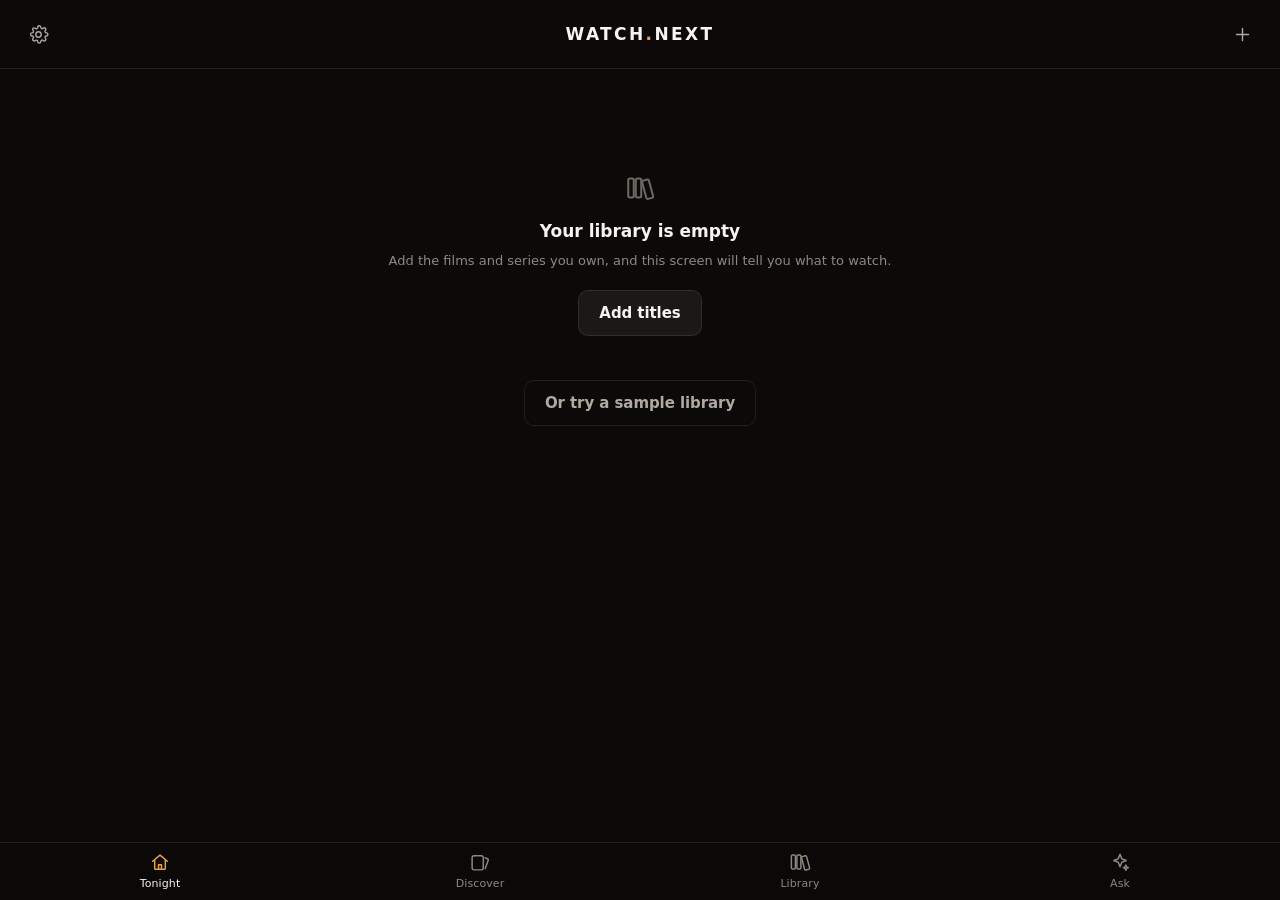
==== index.html @ a8319681 "Polish pass, last third: states, accessibility, iOS, copy, and the sweeps Bugs: - The app reloaded i" ====
<!doctype html>
<html lang="en-GB">
<head>
<meta charset="utf-8">
<!-- No maximum-scale / user-scalable=no: suppressing zoom is an accessibility
     failure and an App Store review flag.

     No viewport-fit=cover either, which is the less obvious call. Asking for the
     whole screen is the modern answer and on iOS 26 it is how you get a viewport
     59pt shorter than the screen with nothing painted in the gap. Staying inside
     the safe area is the older behaviour — the viewport IS the safe area, the
     insets all report 0, and WebKit fills the outside with the page background,
     so the app reads as edge to edge without ever being handed those pixels.
     Tested on the device; this one looks right and cover does not. It was a
     setting for a while, and did not need to be. -->
<meta name="viewport" content="width=device-width, initial-scale=1">
<meta name="color-scheme" content="dark">
<meta name="theme-color" content="#0b0a09">
<meta name="description" content="Decide what to watch tonight from the films you already own.">
<meta name="apple-mobile-web-app-capable" content="yes">
<meta name="apple-mobile-web-app-status-bar-style" content="black-translucent">
<meta name="apple-mobile-web-app-title" content="Watch Next">
<title>Watch Next</title>

<link rel="icon" href="assets/icon.svg" type="image/svg+xml">
<link rel="icon" href="assets/icon-192.png" type="image/png" sizes="192x192">
<!-- PNG, not the SVG. iOS does not reliably accept an SVG apple-touch-icon and
     silently falls back to a screenshot of the page — which, for an app whose
     only delivery channel is Add to Home Screen, is the first impression. -->
<link rel="apple-touch-icon" sizes="180x180" href="assets/icon-180.png">
<!-- Launch images. Without these iOS shows a blank white field while the
     app boots, which on a dark app reads as a flash. There is no scaling
     fallback: a device size with no exact match gets the blank, so the
     list covers every iPhone that can install this, portrait only (the
     manifest locks orientation). Generated by tools/make-art.js. -->
<link rel="apple-touch-startup-image" media="(device-width:375px) and (device-height:667px) and (-webkit-device-pixel-ratio:2) and (orientation:portrait)" href="assets/splash/iphone-se.png">
<link rel="apple-touch-startup-image" media="(device-width:414px) and (device-height:736px) and (-webkit-device-pixel-ratio:3) and (orientation:portrait)" href="assets/splash/iphone-8-plus.png">
<link rel="apple-touch-startup-image" media="(device-width:375px) and (device-height:812px) and (-webkit-device-pixel-ratio:3) and (orientation:portrait)" href="assets/splash/iphone-x.png">
<link rel="apple-touch-startup-image" media="(device-width:414px) and (device-height:896px) and (-webkit-device-pixel-ratio:2) and (orientation:portrait)" href="assets/splash/iphone-xr.png">
<link rel="apple-touch-startup-image" media="(device-width:414px) and (device-height:896px) and (-webkit-device-pixel-ratio:3) and (orientation:portrait)" href="assets/splash/iphone-xs-max.png">
<link rel="apple-touch-startup-image" media="(device-width:390px) and (device-height:844px) and (-webkit-device-pixel-ratio:3) and (orientation:portrait)" href="assets/splash/iphone-12.png">
<link rel="apple-touch-startup-image" media="(device-width:428px) and (device-height:926px) and (-webkit-device-pixel-ratio:3) and (orientation:portrait)" href="assets/splash/iphone-12-pro-max.png">
<link rel="apple-touch-startup-image" media="(device-width:393px) and (device-height:852px) and (-webkit-device-pixel-ratio:3) and (orientation:portrait)" href="assets/splash/iphone-15.png">
<link rel="apple-touch-startup-image" media="(device-width:430px) and (device-height:932px) and (-webkit-device-pixel-ratio:3) and (orientation:portrait)" href="assets/splash/iphone-15-pro-max.png">
<link rel="apple-touch-startup-image" media="(device-width:402px) and (device-height:874px) and (-webkit-device-pixel-ratio:3) and (orientation:portrait)" href="assets/splash/iphone-16-pro.png">
<link rel="apple-touch-startup-image" media="(device-width:440px) and (device-height:956px) and (-webkit-device-pixel-ratio:3) and (orientation:portrait)" href="assets/splash/iphone-16-pro-max.png">
<link rel="apple-touch-startup-image" media="(device-width:420px) and (device-height:912px) and (-webkit-device-pixel-ratio:3) and (orientation:portrait)" href="assets/splash/iphone-air.png">
<link rel="manifest" href="app.webmanifest">
<link rel="stylesheet" href="styles/app.css">
</head>
<body>
<!-- boot:start -->
<div id="boot" aria-hidden="true"><div class="boot-glow"></div><svg class="boot-mark" xmlns="http://www.w3.org/2000/svg" viewBox="0 0 512 512"><rect x="57.0" y="371.0" width="398.0" height="14.0" rx="7.0" fill="#4a423a"/><rect x="77.0" y="170.0" width="70.0" height="196.0" rx="15.0" fill="#4c453d"/><rect x="173.0" y="170.0" width="70.0" height="196.0" rx="15.0" fill="#5e564c"/><rect x="269.0" y="98.0" width="70.0" height="196.0" rx="15.0" fill="#e8a33d"/><rect x="365.0" y="170.0" width="70.0" height="196.0" rx="15.0" fill="#5e564c"/></svg><div class="boot-word">Watch<i>.</i>Next</div></div>
<!-- boot:end -->

<div id="app">

  <!-- ─────────────  TONIGHT  ───────────── -->
  <main id="screen-tonight" class="screen is-active" aria-label="Tonight">
    <header class="topbar">
      <button class="iconbtn" type="button" data-nav="settings" data-icon="settings" aria-label="Settings"></button>
      <h1 class="wordmark">Watch<span>.</span>Next</h1>
      <button class="iconbtn" type="button" data-nav="add" data-icon="plus" aria-label="Add titles"></button>
    </header>
    <div class="scroll">
      <div data-region="body"></div>
    </div>
  </main>

  <!-- ─────────────  DISCOVER  ───────────── -->
  <main id="screen-discover" class="screen" aria-label="Discover">
    <header class="topbar">
      <span class="iconbtn" aria-hidden="true"></span>
      <h1 class="topbar-title">Discover</h1>
      <span class="iconbtn" aria-hidden="true"></span>
    </header>

    <div class="deck-progress" data-region="progress" hidden>
      <div class="deck-progress-bar" role="progressbar" aria-label="Sorted" aria-valuemin="0" data-region="meter"><div class="deck-progress-fill" data-region="bar" style="width:0%"></div></div>
      <p class="deck-progress-text">
        <span data-region="done"></span>
        <span data-region="left"></span>
      </p>
    </div>

    <div class="deck" data-region="deck"></div>

    <div class="deck-controls" data-region="controls" hidden>
      <!-- Captioned, in the words the stamps and toasts use. An unlabelled ✕
           read to a first-time user as "remove from library". -->
      <div class="deck-choice">
        <button class="deck-btn" type="button" data-action="skip" data-icon="close" data-icon-size="24" aria-label="Not yet"></button>
        <span class="deck-btn-label" aria-hidden="true">Not yet</span>
      </div>
      <div class="deck-choice">
        <button class="deck-btn deck-btn-yes" type="button" data-action="watched" data-icon="check" data-icon-size="24" aria-label="Seen it"></button>
        <span class="deck-btn-label" aria-hidden="true">Seen it</span>
      </div>
    </div>
  </main>

  <!-- ─────────────  TONIGHT'S SHORTLIST  ───────────── -->
  <main id="screen-pick" class="screen" aria-label="Tonight's shortlist">
    <header class="topbar">
      <button class="iconbtn" type="button" data-nav="back" data-icon="back" aria-label="Back"></button>
      <h1 class="topbar-title">Pick one</h1>
      <button class="iconbtn" type="button" data-action="constraints" data-icon="sliders" aria-label="Change what you fancy"></button>
    </header>

    <p class="pick-meta" data-region="meta" aria-live="polite"></p>

    <div class="deck" data-region="deck"></div>

    <div class="deck-controls is-idle" data-region="controls">
      <div class="deck-choice">
        <button class="deck-btn" type="button" data-action="no" data-icon="close" data-icon-size="24" aria-label="Not tonight"></button>
        <span class="deck-btn-label" aria-hidden="true">Not tonight</span>
      </div>
      <div class="deck-choice">
        <button class="deck-btn deck-btn-yes" type="button" data-action="yes" data-icon="playFill" data-icon-size="22" aria-label="That one"></button>
        <span class="deck-btn-label" aria-hidden="true">That one</span>
      </div>
    </div>
  </main>

  <!-- ─────────────  LIBRARY  ───────────── -->
  <main id="screen-library" class="screen" aria-label="Library">
    <header class="topbar">
      <button class="iconbtn" type="button" data-action="sort" data-icon="sort" aria-label="Sort"></button>
      <h1 class="topbar-title">Library</h1>
      <button class="iconbtn" type="button" data-action="view" aria-label="Change view"></button>
    </header>

    <div class="searchbar">
      <span data-icon="search" data-icon-size="18"></span>
      <input id="library-search" type="search" enterkeyhint="search" placeholder="Search your library" aria-label="Search your library" autocomplete="off" autocorrect="off" autocapitalize="off" spellcheck="false">
    </div>

    <div style="display:flex;align-items:center;gap:12px;padding:0 16px 12px;flex:none">
      <button class="pill" type="button" data-action="filter" style="display:inline-flex;align-items:center;gap:6px">
        <span data-icon="filter" data-icon-size="15"></span>
        <span>Filter</span>
        <span data-region="filter-count" style="background:var(--amber);color:var(--ink);border-radius:9px;min-width:18px;height:18px;display:inline-grid;place-items:center;font-size:11px;padding:0 5px"></span>
      </button>
      <span data-region="count" style="font-size:12px;color:var(--ash);margin-left:auto"></span>
    </div>

    <div class="scroll">
      <div data-region="list" class="lib-list"></div>
      <div data-region="sentinel" style="height:1px"></div>
    </div>
  </main>

  <!-- ─────────────  ASK  ───────────── -->
  <main id="screen-ask" class="screen" aria-label="Ask">
    <header class="topbar">
      <!-- Top-left, where Tonight keeps it. On the right it sat where Tonight
           keeps "Add titles", and the thumb went to the wrong corner. -->
      <button class="iconbtn" type="button" data-nav="settings" data-icon="settings" aria-label="Settings"></button>
      <h1 class="topbar-title">Ask</h1>
      <span class="iconbtn" aria-hidden="true"></span>
    </header>

    <div class="chat" data-region="thread" role="log" aria-live="polite" aria-label="Conversation"></div>

    <div class="suggestions" data-region="constraints"></div>

    <form class="composer" data-region="composer">
      <label class="sr-only" for="ask-input">What are you in the mood for?</label>
      <textarea id="ask-input" rows="1" enterkeyhint="send" autocapitalize="sentences" placeholder="Tense, but not too long…"></textarea>
      <button class="send" type="submit" data-action="send" data-icon="send" data-icon-size="20" aria-label="Send" disabled></button>
    </form>
  </main>

  <!-- ─────────────  A SHARED SHELF  ───────────── -->
  <main id="screen-shelf" class="screen" aria-label="A shared shelf">
    <header class="topbar">
      <span class="iconbtn" aria-hidden="true"></span>
      <h1 class="wordmark">Watch<span>.</span>Next</h1>
      <span class="iconbtn" aria-hidden="true"></span>
    </header>
    <div class="scroll">
      <div data-region="body"></div>
    </div>
  </main>

  <!-- ─────────────  STATS  ───────────── -->
  <main id="screen-stats" class="screen" aria-label="Your shelf, counted">
    <header class="topbar">
      <button class="iconbtn" type="button" data-nav="back" data-icon="back" aria-label="Back"></button>
      <h1 class="topbar-title">Your shelf</h1>
      <span class="iconbtn" aria-hidden="true"></span>
    </header>
    <div class="scroll">
      <div data-region="body"></div>
    </div>
  </main>

  <!-- ─────────────  ADD  ───────────── -->
  <main id="screen-add" class="screen" aria-label="Add titles">
    <header class="topbar">
      <button class="iconbtn" type="button" data-nav="back" data-icon="back" aria-label="Back"></button>
      <h1 class="topbar-title">Add titles</h1>
      <span class="iconbtn" aria-hidden="true"></span>
    </header>
    <div class="scroll">
      <div data-region="body"></div>
    </div>
  </main>

  <!-- ─────────────  SETTINGS  ───────────── -->
  <main id="screen-settings" class="screen" aria-label="Settings">
    <header class="topbar">
      <button class="iconbtn" type="button" data-nav="back" data-icon="back" aria-label="Back"></button>
      <h1 class="topbar-title">Settings</h1>
      <span class="iconbtn" aria-hidden="true"></span>
    </header>
    <div class="scroll">
      <div data-region="body"></div>
    </div>
  </main>

</div>

<!-- ─────────────  DETAIL OVERLAY  ───────────── -->
<div id="detail" class="detail" role="dialog" aria-modal="true" aria-labelledby="detail-title" tabindex="-1" aria-hidden="true"></div>

<script type="module" src="src/main.js"></script>
<noscript>
  <p style="padding:40px 20px;text-align:center;color:#b0a9a1">Watch Next needs JavaScript to run.</p>
</noscript>
</body>
</html>
---- styles/app.css ----
/* ============================================================
   Watch Next — design tokens
   Warm-neutral near-monochrome. Poster art supplies the colour;
   the interface stays quiet. One accent, used sparingly.
   Every text tone here clears WCAG AA on every surface it sits on.
   ============================================================ */

:root {
  /* surfaces */
  --ink: #0b0a09;
  --surface: #131211;
  --raised: #1b1917;
  --overlay: #232120;
  --hairline: rgba(247, 244, 239, 0.09);
  --hairline-strong: rgba(247, 244, 239, 0.16);

  /* text — measured contrast on --ink / --surface / --raised */
  --bone: #f7f4ef; /* 18.0 / 17.1 / 16.0 */
  --silver: #b0a9a1; /*  8.5 /  8.1 /  7.5 */
  --ash: #8f887f; /*  5.7 /  5.3 /  5.0 */
  --faint: #706962; /*  3.7 /  3.5 /  3.2  — decorative & disabled only */

  /* accent */
  --amber: #e8a33d; /*  9.2 on ink; ink-on-amber 9.2 */
  --amber-dim: rgba(232, 163, 61, 0.14);
  --amber-line: rgba(232, 163, 61, 0.32);

  /* semantic */
  --sage: #8fbc9b; /* watched / positive */
  --sage-dim: rgba(143, 188, 155, 0.13);
  --ember: #e06a4e; /* destructive */
  --ember-dim: rgba(224, 106, 78, 0.12);

  /* type scale */
  --t-display: 30px;
  --t-title: 21px;
  --t-head: 17px;
  --t-body: 15px;
  --t-sub: 13px;
  --t-meta: 12px;
  --t-micro: 11px;
  /* Anything a keyboard can be summoned into. iOS zooms the entire page when a
     field smaller than 16px receives focus, and does not fully zoom back out —
     which is both the "it zooms when I tap search" complaint and a suspected
     trigger for the standalone viewport shrink. 16px is a floor, not a choice. */
  --t-field: 16px;

  /* spacing */
  --s1: 4px;
  --s2: 8px;
  --s3: 12px;
  --s4: 16px;
  --s5: 20px;
  --s6: 24px;
  --s7: 32px;
  --s8: 44px;

  /* radii — restrained; not everything is a pill */
  --r-sm: 6px;
  --r-md: 10px;
  --r-lg: 14px;
  --r-xl: 20px;

  /* safe areas */
  --st: env(safe-area-inset-top, 0px);
  --sb: env(safe-area-inset-bottom, 0px);

  /* motion */
  --ease: cubic-bezier(0.22, 0.61, 0.36, 1);
  /* Sheets arrive on a long soft curve, the way the platform's own do, and
     every layer leaves on an accelerating one — a dismissal on an ease-out
     does most of its travel at once and then crawls the last pixels away. */
  --ease-sheet: cubic-bezier(0.32, 0.72, 0, 1);
  --ease-exit: cubic-bezier(0.4, 0, 1, 1);
  --fast: 140ms;
  --med: 240ms;

  --tabbar-h: 56px;
}

@media (prefers-reduced-motion: reduce) {
  *,
  *::before,
  *::after {
    animation-duration: 0.001ms !important;
    animation-iteration-count: 1 !important;
    transition-duration: 0.001ms !important;
    scroll-behavior: auto !important;
  }
  /* Reduce Motion is about movement. Flattened with everything else, the
     thinking dots froze into a still ellipsis that read as a stalled page
     for the several seconds a reply takes; a pulse of opacity is not motion.
     (0,1,1) !important outranks the (0,0,0) !important above. */
  .chat-dots i {
    animation: dotFade 1.2s ease-in-out infinite !important;
  }
}
@keyframes dotFade {
  0%,
  100% {
    opacity: 0.25;
  }
  50% {
    opacity: 1;
  }
}

/* ============================================================
   base
   ============================================================ */

*,
*::before,
*::after {
  box-sizing: border-box;
  margin: 0;
  padding: 0;
  -webkit-tap-highlight-color: transparent;
}

/* The browser's own rule for this is `[hidden] { display: none }`, and any
   author `display` at all outranks it — so `.deck-controls { display: flex }`
   quietly beat `element.hidden = true` and the swipe buttons sat there, live,
   on a deck with no cards under them. Both decks did it. `!important` because
   the point is to outrank whatever the element's own rule says. */
[hidden] {
  display: none !important;
}

html,
body {
  height: 100%;
  overflow: hidden;
  /* Belt and braces for the app shell height. `100%` chains off the initial
     containing block, which on iOS standalone with viewport-fit=cover does not
     reliably resolve to the full screen — the app ends up short by the home
     indicator inset and the tab bar floats above a black band. */
  height: 100dvh;
}

body {
  background: var(--ink);
  color: var(--bone);
  font-family: -apple-system, BlinkMacSystemFont, 'SF Pro Text', 'Segoe UI', Roboto,
    system-ui, sans-serif;
  font-size: var(--t-body);
  line-height: 1.45;
  -webkit-font-smoothing: antialiased;
  text-rendering: optimizeLegibility;
  overscroll-behavior: none;
  /* No double-tap-to-zoom. `manipulation` is the narrow choice on purpose: it
     drops only the double-tap gesture and leaves panning and scrolling exactly
     as they were. `.deck-card` sets `none` on itself and still wins there. */
  touch-action: manipulation;
  /* Stops iOS re-flowing text to its own size in landscape, which otherwise
     makes the same screen render at two different type sizes. */
  -webkit-text-size-adjust: 100%;
  text-size-adjust: 100%;
  /* An app, not a document: a long press on a label, a heading or a button
     caption used to start selecting it. Text worth copying opts back in. */
  -webkit-user-select: none;
  user-select: none;
}
input,
textarea,
.msg,
.detail-overview,
.sheet-msg,
.selectable {
  -webkit-user-select: text;
  user-select: text;
}
/* A long press on any poster brought up iOS's image preview and share menu —
   on the deck, in the middle of a swipe. */
img {
  -webkit-touch-callout: none;
  -webkit-user-drag: none;
}

button,
input,
textarea,
select {
  font: inherit;
  color: inherit;
  background: none;
  border: none;
}

/* The 16px floor lives here, not on each component, so a field added later
   cannot quietly reintroduce the zoom by forgetting a class. Excludes the
   controls that never summon a keyboard. */
input:not([type='checkbox']):not([type='radio']):not([type='file']):not([type='range']):not([type='color']),
textarea,
select {
  font-size: var(--t-field);
}

button {
  cursor: pointer;
  text-align: inherit;
}

img {
  display: block;
  max-width: 100%;
}

.ic {
  display: block;
  flex: none;
}

/* focus — visible, never a default blue ring on dark. No border-radius here:
   outlines follow the element's own corners, and setting one on :focus-visible
   reshaped whatever took focus — a 10px button went square-ish, a sheet lost
   its rounded top. */
:focus-visible {
  outline: 2px solid var(--amber);
  outline-offset: 2px;
}
/* Containers given focus programmatically so a screen reader starts in the
   right place — the detail dialog, a sheet, a screen — are not controls, and
   an amber ring round the whole overlay is not a focus indicator anyone needs. */
[tabindex='-1']:focus {
  outline: none;
}

.sr-only {
  position: absolute;
  width: 1px;
  height: 1px;
  padding: 0;
  overflow: hidden;
  clip: rect(0, 0, 0, 0);
  white-space: nowrap;
  border: 0;
}

/* ============================================================
   app shell
   ============================================================ */

body.is-ready #app {
  opacity: 1;
}
/* The launch image, carried across. tools/make-art.js writes this block into
   index.html with the same drawing and the same centring the launch images
   use, so when iOS removes its image the logo is already there underneath —
   and it fades out as the shell fades in, instead of the logo vanishing to
   flat ink first. */
#boot {
  position: fixed;
  inset: 0;
  display: flex;
  flex-direction: column;
  align-items: center;
  justify-content: center;
  pointer-events: none;
  transition: opacity var(--med) var(--ease);
  animation: bootFailsafe 0s 2.5s forwards;
}
body.is-ready #boot {
  opacity: 0;
}
@keyframes bootFailsafe {
  to {
    opacity: 0;
  }
}
.boot-glow {
  position: fixed;
  left: 50%;
  top: 46%;
  width: 160vw;
  height: 160vw;
  transform: translate(-50%, -50%);
  border-radius: 50%;
  background: radial-gradient(circle, #100e0b 0%, #100e0b 22%, #0f0d0a 22%, #0f0d0a 38%, #0e0c0a 38%,
      #0e0c0a 52%, #0d0b09 52%, #0d0b09 66%, #0b0a09 66%);
}
.boot-mark {
  position: relative;
  width: 34vmin;
  height: 34vmin;
  margin-bottom: calc(34vmin * 0.3);
}
.boot-word {
  position: relative;
  font-size: 4.8vw;
  font-weight: 620;
  letter-spacing: 0.14em;
  text-transform: uppercase;
  color: var(--bone);
}
.boot-word i {
  color: var(--amber);
  font-style: normal;
}
/* A boot that never settles — an IndexedDB open that hangs — must not hold the
   shell invisible for good. main.js adds is-ready however boot ends; this is
   for the case where it does not end. */
#app {
  animation: appFailsafe 0s 2.5s forwards;
}
@keyframes appFailsafe {
  to {
    opacity: 1;
  }
}

#app {
  position: fixed;
  top: 0;
  left: 0;
  right: 0;
  display: flex;
  flex-direction: column;
  /* boot() adds body.is-ready once the store has loaded and the first screen
     has rendered. Without this rule the hook did nothing, so the launch was:
     native splash, then a bare top bar on black, then every rail banging in
     at once. Fading the shell in covers the gap between those two frames. */
  opacity: 0;
  transition: opacity var(--med) var(--ease);
  /* Deliberately NOT `inset: 0`.

     On iOS 26 in a home-screen web app, the layout viewport is reported as the
     screen height minus the status bar inset — 873 on a 932pt phone — while the
     web view's actual frame is the whole screen. Both safe-area insets come
     back non-zero (59 top, 34 bottom), and an inset is only reported when the
     view genuinely overlaps that furniture, so the frame really does span top
     to bottom. The viewport number is simply wrong.

     A previous build added that shortfall back, on the theory that the frame
     was really the whole screen and only the reported number was wrong. It is
     not: the extra 59pt is clipped, and it took the tab bar's labels with it —
     the bar hung below the view with only its icons still visible. The web
     view genuinely is 873 tall, and a non-zero bottom inset does NOT prove
     otherwise (iOS reports insets from the screen, not the view). Do not
     re-derive that idea; the shell must never exceed the reported viewport.

     --kb is the keyboard, subtracted so the composer clears it. */
  height: calc(100% - var(--kb, 0px));
}

.screen {
  display: none;
  flex-direction: column;
  height: 100%;
  min-height: 0;
}
.screen.is-active {
  display: flex;
  /* Every tab switch used to be a hard cut, the one place in the app with no
     motion at all. Tabs cross-fade; screens you go into slide in from the
     right, and coming back slides the other way. Opacity-only between tabs so
     the library's absolutely positioned selection bar never finds itself in a
     transformed container mid-switch. */
  animation: screenFade 180ms var(--ease);
}
.screen.is-active.is-push {
  animation: screenPush 320ms var(--ease-sheet);
}
.screen.is-active.is-pop {
  animation: screenPop 260ms var(--ease);
}
@keyframes screenFade {
  from {
    opacity: 0;
  }
}
@keyframes screenPush {
  from {
    opacity: 0;
    transform: translateX(32px);
  }
}
@keyframes screenPop {
  from {
    opacity: 0;
    transform: translateX(-24px);
  }
}

.scroll {
  flex: 1;
  min-height: 0;
  overflow-y: auto;
  -webkit-overflow-scrolling: touch;
  overscroll-behavior-y: contain;
}
.scroll::-webkit-scrollbar {
  display: none;
}

/* ── top bar ── */
.topbar {
  display: flex;
  align-items: center;
  gap: var(--s2);
  padding: var(--s3) var(--s4);
  padding-top: calc(var(--st) + var(--s3));
  background: var(--ink);
  border-bottom: 1px solid var(--hairline);
  flex: none;
}

.topbar-title {
  flex: 1;
  font-size: var(--t-head);
  font-weight: 600;
  letter-spacing: -0.01em;
  text-align: center;
}

.wordmark {
  flex: 1;
  font-size: var(--t-head);
  font-weight: 620;
  letter-spacing: 0.14em;
  text-transform: uppercase;
  text-align: center;
  color: var(--bone);
}
.wordmark span {
  color: var(--amber);
}

.iconbtn {
  /* 44pt, the iOS minimum. At 40 the top-bar buttons sat beside a 44px Filter
     pill and a 42px search field as an uneven staircase. */
  width: 44px;
  height: 44px;
  display: grid;
  place-items: center;
  border-radius: var(--r-md);
  color: var(--silver);
  flex: none;
  transition: background var(--fast) var(--ease), color var(--fast) var(--ease);
}
.iconbtn:active {
  background: var(--raised);
  color: var(--bone);
}
.iconbtn[disabled] {
  color: var(--faint);
  pointer-events: none;
}

/* ── tab bar ── */
.tabbar {
  display: flex;
  background: rgba(11, 10, 9, 0.94);
  backdrop-filter: saturate(180%) blur(20px);
  -webkit-backdrop-filter: saturate(180%) blur(20px);
  border-top: 1px solid var(--hairline);
  /* Inside the safe area — where this app lives — iOS reports the bottom inset
     as 0 while still drawing the home indicator over the bottom of the web
     view, so the labels end up underneath the pill. --sb-floor is set from JS
     only on a device that actually has one. max() rather than a sum so a
     platform that does report a real inset uses that instead of stacking. */
  padding-bottom: max(var(--sb), var(--sb-floor, 0px));
  flex: none;
}

/* The keyboard is where the bottom of the screen went. Set from viewport.js
   only for a real keyboard, never for browser chrome. */
body.is-typing .tabbar {
  display: none;
}

.tab {
  flex: 1;
  min-height: var(--tabbar-h);
  display: flex;
  flex-direction: column;
  align-items: center;
  justify-content: center;
  gap: 3px;
  padding: var(--s2) 0;
  color: var(--ash);
  font-size: var(--t-micro);
  font-weight: 500;
  letter-spacing: 0.01em;
  transition: color var(--fast) var(--ease);
}
.tab[aria-current='page'] {
  color: var(--bone);
}
.tab[aria-current='page'] .ic {
  color: var(--amber);
}
/* The most-tapped control in the app acknowledged nothing, and its icon
   snapped to amber while its label faded — two halves of one tab animating
   differently. */
.tab .ic {
  transition: color var(--fast) var(--ease), transform var(--fast) var(--ease);
}
.tab:active {
  color: var(--silver);
}
.tab:active .ic {
  transform: scale(0.88);
}

/* ============================================================
   type helpers
   ============================================================ */

.eyebrow {
  font-size: var(--t-micro);
  font-weight: 600;
  letter-spacing: 0.12em;
  text-transform: uppercase;
  color: var(--ash);
}

.section {
  padding: var(--s6) 0 0;
}
.section-head {
  display: flex;
  /* Centre, not baseline: padding on a baseline-aligned flex child shifts the
     box, and "See all" needs padding to reach a 44px target. */
  align-items: center;
  justify-content: space-between;
  gap: var(--s3);
  padding: 0 var(--s4) var(--s3);
}
.section-link {
  font-size: var(--t-sub);
  font-weight: 550;
  color: var(--amber);
  display: flex;
  align-items: center;
  gap: 2px;
  flex: none;
  /* 13px of text is a 19px hit box. Pad out to 44px and pull the extra back
     with a negative margin so nothing moves visually. */
  min-height: 44px;
  padding-left: var(--s3);
  margin: -13px 0;
  transition: opacity var(--fast) var(--ease);
}
.section-link:active {
  opacity: 0.55;
}

.empty {
  /* clamp keeps the original 32px inside short containers — the library's
     inline empty state, a sheet — and optically centres it on a full screen,
     which is where a fresh install lands. */
  padding: clamp(var(--s7), 16vh, 104px) var(--s5) var(--s7);
  text-align: center;
  color: var(--ash);
  font-size: var(--t-sub);
  /* A pasted link quoted back in "No matches" made the page scroll sideways. */
  overflow-wrap: anywhere;
}
.empty-title {
  font-size: var(--t-head);
  font-weight: 600;
  color: var(--bone);
  margin-bottom: var(--s2);
}
.empty .ic {
  margin: 0 auto var(--s4);
  color: var(--faint);
}

/* ============================================================
   poster
   ============================================================ */

.poster {
  position: relative;
  border-radius: var(--r-md);
  overflow: hidden;
  background: var(--raised);
  aspect-ratio: 2 / 3;
  flex: none;
}
.poster img {
  width: 100%;
  height: 100%;
  object-fit: cover;
  /* Sixty posters decoding one at a time used to replace their grey box in a
     single frame each. ui.js adds is-in on load (and immediately for anything
     already in cache), so a rail fills in rather than popping. */
  opacity: 0;
  transition: opacity var(--med) var(--ease);
}
.poster img.is-in {
  opacity: 1;
}

/* Designed fallback: title initials on a hue derived from the title.
   Never an emoji, never a generic grey box. */
.poster-fb {
  position: absolute;
  inset: 0;
  display: flex;
  flex-direction: column;
  justify-content: flex-end;
  padding: 10%;
  background: linear-gradient(160deg, var(--fb-a, #2a2725), var(--fb-b, #161412));
}
.poster-fb::before {
  content: attr(data-initials);
  position: absolute;
  inset: 0;
  display: grid;
  place-items: center;
  font-size: clamp(15px, 30cqw, 76px);
  font-weight: 650;
  letter-spacing: -0.04em;
  color: rgba(247, 244, 239, 0.3);
  line-height: 1;
}
/* The title only appears once the tile is big enough to read it; below that
   the initials carry the whole thing rather than rendering 5px text. */
.poster-fb-t {
  display: none;
}
@container (min-width: 96px) {
  .poster-fb::before {
    inset: auto auto 0 0;
    display: block;
    top: 7%;
    left: 8%;
    font-size: clamp(15px, 30cqw, 76px);
    color: rgba(247, 244, 239, 0.16);
  }
  .poster-fb-t {
    position: relative;
    display: -webkit-box;
    font-size: clamp(11px, 10cqw, 17px);
    font-weight: 600;
    line-height: 1.25;
    color: rgba(247, 244, 239, 0.82);
    -webkit-line-clamp: 3;
    -webkit-box-orient: vertical;
    overflow: hidden;
  }
}
.poster {
  container-type: inline-size;
}

.poster-badge {
  position: absolute;
  top: 6px;
  right: 6px;
  width: 22px;
  height: 22px;
  border-radius: 50%;
  display: grid;
  place-items: center;
  background: rgba(11, 10, 9, 0.72);
  backdrop-filter: blur(8px);
  -webkit-backdrop-filter: blur(8px);
  color: var(--sage);
}
.poster-badge.is-saved {
  color: var(--amber);
}

/* ============================================================
   rails (horizontal scrollers)
   ============================================================ */

.rail {
  display: flex;
  gap: var(--s3);
  overflow-x: auto;
  scroll-snap-type: x proximity;
  /* Without scroll-padding the snap point aligns to the scrollport edge and
     the leading padding is scrolled away, clipping the first card. */
  scroll-padding-inline: var(--s4);
  padding: 0 var(--s4) var(--s1);
  scrollbar-width: none;
  /* The vertical scroller gets both of these; the rail is the one the thumb
     actually flicks, and without them it dragged 1:1 while the page under it
     had momentum, and a fling off the end chained out to the document. */
  -webkit-overflow-scrolling: touch;
  overscroll-behavior-x: contain;
}
.rail::-webkit-scrollbar {
  display: none;
}

.card {
  width: 108px;
  flex: none;
  scroll-snap-align: start;
  text-align: left;
  display: block;
  /* The main tappable thing on three screens, and the only one that used to
     acknowledge nothing at all — .btn, .row, .iconbtn and .tab all dip. */
  transition: transform var(--fast) var(--ease), opacity var(--fast) var(--ease);
}
.card:active {
  transform: scale(0.96);
  opacity: 0.82;
}
.card .poster {
  width: 108px;
  margin-bottom: var(--s2);
}
.card-t {
  font-size: var(--t-sub);
  font-weight: 550;
  line-height: 1.3;
  color: var(--bone);
  /* Two lines reserved, so a one-line title does not pull its meta row 17px
     up against the card beside it. Reserved here rather than on .lib-grid,
     because the same card renders into every rail on Tonight too. */
  min-height: 2.6em;
  display: -webkit-box;
  -webkit-line-clamp: 2;
  -webkit-box-orient: vertical;
  overflow: hidden;
}
.card-s {
  font-size: var(--t-meta);
  color: var(--ash);
  margin-top: 2px;
}

/* ============================================================
   list rows
   ============================================================ */

.row {
  display: flex;
  align-items: center;
  gap: var(--s3);
  width: 100%;
  padding: var(--s3) var(--s4);
  border-bottom: 1px solid var(--hairline);
  min-height: 64px;
  text-align: left;
  transition: background var(--fast) var(--ease), transform var(--fast) var(--ease);
  /* Press-and-hold is the library's selection gesture, and on iOS it raced
     WebKit's own text selection and callout — the magnifier came up over the
     title and then the app's selection fired underneath it. */
  -webkit-user-select: none;
  user-select: none;
  -webkit-touch-callout: none;
}
.row:active {
  background: var(--surface);
}
/* The hold, while it is running. It used to look exactly like a tap for 450ms
   and then selection mode arrived out of nowhere; the row now sinks into the
   press so the gesture is visibly underway. */
.row.is-holding {
  transform: scale(0.975);
  background: var(--surface);
  transition: transform 330ms var(--ease), background 330ms var(--ease);
}
.row .poster {
  width: 44px;
  border-radius: var(--r-sm);
}
.row-body {
  flex: 1;
  min-width: 0;
}
.row-t {
  font-size: var(--t-body);
  font-weight: 550;
  color: var(--bone);
  overflow: hidden;
  text-overflow: ellipsis;
  white-space: nowrap;
}
.row-s {
  font-size: var(--t-meta);
  color: var(--ash);
  margin-top: 2px;
  overflow: hidden;
  text-overflow: ellipsis;
  white-space: nowrap;
}
.row-end {
  display: flex;
  align-items: center;
  gap: var(--s2);
  flex: none;
  color: var(--faint);
}

/* ============================================================
   meta chips
   ============================================================ */

.chips {
  display: flex;
  flex-wrap: wrap;
  gap: var(--s2);
  align-items: center;
}

.chip {
  display: inline-flex;
  align-items: center;
  gap: 4px;
  font-size: var(--t-meta);
  font-weight: 550;
  color: var(--silver);
  white-space: nowrap;
}
.chip .ic {
  color: var(--ash);
}
.chip-rating {
  color: var(--amber);
}
.chip-rating .ic {
  color: var(--amber);
}
.chip-sep {
  color: var(--faint);
}

/* small outlined tag, used sparingly (quality, type) */
.tag {
  display: inline-flex;
  align-items: center;
  gap: 4px;
  padding: 2px 7px;
  border: 1px solid var(--hairline-strong);
  border-radius: var(--r-sm);
  font-size: var(--t-micro);
  font-weight: 600;
  letter-spacing: 0.03em;
  color: var(--silver);
  white-space: nowrap;
}
.tag-accent {
  border-color: var(--amber-line);
  color: var(--amber);
}

/* ============================================================
   buttons
   ============================================================ */

.btn {
  display: inline-flex;
  align-items: center;
  justify-content: center;
  gap: var(--s2);
  min-height: 46px;
  padding: 0 var(--s5);
  border-radius: var(--r-md);
  font-size: var(--t-body);
  font-weight: 600;
  letter-spacing: -0.005em;
  text-decoration: none;
  white-space: nowrap;
  transition: transform var(--fast) var(--ease), background var(--fast) var(--ease),
    border-color var(--fast) var(--ease), color var(--fast) var(--ease),
    opacity var(--fast) var(--ease);
}
/* 0.985 on a 46px button was 0.7px — the primary action of every screen barely
   reacted while a poster card visibly dipped. Scale plus a change of fill. */
.btn:active {
  transform: scale(0.97);
}
.btn-primary:active {
  background: #cf8f31;
}
.btn-secondary:active {
  background: var(--overlay);
}
.btn-quiet:active {
  background: var(--surface);
}
.btn-danger:active {
  background: rgba(224, 106, 78, 0.2);
}
.btn-on:active {
  background: rgba(143, 188, 155, 0.2);
}
.btn-on-amber:active {
  background: rgba(232, 163, 61, 0.22);
}
/* One disabled language. There were three — .btn faded, .iconbtn swapped to
   faint, the composer greyed out — and the Add screen's switched-off segments
   and checkbox did not change at all. */
.btn[disabled],
.iconbtn[disabled],
.pill[disabled],
.result-row[disabled] {
  opacity: 0.45;
  pointer-events: none;
}
.btn-block {
  width: 100%;
}

.btn-primary {
  background: var(--amber);
  color: var(--ink);
}
.btn-secondary {
  background: var(--raised);
  color: var(--bone);
  border: 1px solid var(--hairline);
}
.btn-quiet {
  background: transparent;
  color: var(--silver);
  border: 1px solid var(--hairline);
}
.btn-danger {
  /* Filled, faintly. Transparent with a faint border, "Yes, reset" had exactly
     the weight of the Cancel beneath it. */
  background: var(--ember-dim);
  color: var(--ember);
  border: 1px solid rgba(224, 106, 78, 0.32);
}
.btn-on {
  background: var(--sage-dim);
  color: var(--sage);
  border: 1px solid rgba(143, 188, 155, 0.28);
}
.btn-sm {
  min-height: 44px;
  padding: 0 var(--s3);
  font-size: var(--t-sub);
  border-radius: var(--r-sm);
}

/* segmented control */
.seg {
  display: flex;
  /* 44px targets inside a 46px box, the height of every field and full-size
     button. With 2px padding it was 50, and in Settings it sat directly on a
     49px key field. */
  gap: 0;
  padding: 0;
  background: var(--surface);
  border: 1px solid var(--hairline);
  border-radius: var(--r-md);
}
.seg button {
  flex: 1;
  /* Buttons inherit text-align in this stylesheet, so inside a left-aligned
     form every segment's label sat against its own left edge. */
  text-align: center;
  /* The mode switcher is the first thing a thumb meets on the Add screen and
     was the only control there under 44pt. */
  min-height: 44px;
  border-radius: calc(var(--r-md) - 1px);
  font-size: var(--t-sub);
  font-weight: 550;
  color: var(--ash);
  transition: background var(--fast) var(--ease), color var(--fast) var(--ease),
    opacity var(--fast) var(--ease);
}
.seg button:not([aria-pressed='true']):active {
  background: var(--raised);
  color: var(--silver);
}
.seg button[aria-pressed='true'] {
  background: var(--raised);
  color: var(--bone);
  /* The inset keeps the chosen segment visibly sitting inside the track. */
  box-shadow: inset 0 0 0 2px var(--surface);
}
/* Controls that cannot work yet — no key, nothing to add — should say so. The
   inputs and segments on the Add screen went dead with no change in look. */
.seg button[disabled],
.checkrow[disabled],
.input:disabled,
.textarea:disabled,
.select:disabled {
  opacity: 0.45;
  pointer-events: none;
}


/* A tappable search result. Three screens hand-rolled the same inline blob,
   none of them with a press state — on the one control that spends a network
   write. */
.result-row {
  display: flex;
  gap: 10px;
  align-items: center;
  width: 100%;
  padding: var(--s2);
  border-radius: var(--r-md);
  border: 1px solid var(--hairline);
  margin-bottom: var(--s2);
  text-align: left;
  transition: background var(--fast) var(--ease), border-color var(--fast) var(--ease),
    transform var(--fast) var(--ease), opacity var(--fast) var(--ease);
}
.result-row:active {
  background: var(--surface);
  transform: scale(0.985);
}
.result-row.is-dupe {
  border-color: var(--amber-line);
}

/* The designed checkbox, lifted off .hero-scope so every screen uses the same
   one. The Add screen was the only place in the app showing iOS's native box. */
.checkrow {
  display: flex;
  align-items: center;
  gap: 10px;
  min-height: 44px;
  font-size: var(--t-sub);
  font-weight: 550;
  color: var(--silver);
  text-align: left;
  transition: opacity var(--fast) var(--ease), color var(--fast) var(--ease);
}
.checkrow:active {
  opacity: 0.6;
}
.checkrow[aria-pressed='true'] {
  color: var(--amber);
}
.checkbox {
  width: 18px;
  height: 18px;
  border-radius: 5px;
  border: 1.5px solid var(--hairline-strong);
  display: grid;
  place-items: center;
  flex: none;
  color: transparent;
  transition: background var(--fast) var(--ease), border-color var(--fast) var(--ease);
}
[aria-pressed='true'] > .checkbox {
  background: var(--amber);
  border-color: var(--amber);
  color: var(--ink);
}

/* filter pills */
.pills {
  display: flex;
  gap: var(--s2);
  overflow-x: auto;
  padding: 0 var(--s4);
  scrollbar-width: none;
}
.pills::-webkit-scrollbar {
  display: none;
}
.pill:active {
  background: var(--surface);
  transform: scale(0.97);
}
.pill {
  flex: none;
  min-height: 44px;
  display: inline-flex;
  align-items: center;
  gap: 6px;
  padding: 0 var(--s3);
  border-radius: var(--r-sm);
  border: 1px solid var(--hairline);
  font-size: var(--t-sub);
  font-weight: 550;
  color: var(--ash);
  white-space: nowrap;
  transition: background var(--fast) var(--ease), border-color var(--fast) var(--ease),
    color var(--fast) var(--ease), transform var(--fast) var(--ease);
}
.pill[aria-pressed='true'] {
  background: var(--amber-dim);
  border-color: var(--amber-line);
  color: var(--amber);
}
.pill[aria-pressed='true']:active {
  background: rgba(232, 163, 61, 0.22);
}
/* Muted, in one look everywhere. A muted genre used to be amber-filled with an
   ember border and text, beside ember-on-clear muted titles in the same card. */
.pill.is-muted,
.pill.is-muted[aria-pressed='true'] {
  background: var(--ember-dim);
  border-color: rgba(224, 106, 78, 0.36);
  color: var(--ember);
}
.pill.is-muted:active {
  background: rgba(224, 106, 78, 0.2);
}
.pill.is-muted[aria-pressed='true'] .pill-t {
  text-decoration: line-through;
  text-decoration-color: rgba(224, 106, 78, 0.6);
}
.pill-removable {
  max-width: 100%;
}
.pill-removable .pill-t {
  min-width: 0;
  overflow: hidden;
  text-overflow: ellipsis;
}
.pill-removable .ic {
  flex: none;
  opacity: 0.8;
}

/* ============================================================
   inputs
   ============================================================ */

.field {
  display: block;
  margin-bottom: var(--s4);
}
.field-label {
  display: block;
  font-size: var(--t-meta);
  font-weight: 600;
  color: var(--ash);
  margin-bottom: var(--s2);
}
.input,
.textarea,
.select {
  width: 100%;
  min-height: 46px;
  padding: var(--s3);
  background: var(--surface);
  border: 1px solid var(--hairline);
  border-radius: var(--r-md);
  color: var(--bone);
  font-size: var(--t-field);
  transition: border-color var(--fast) var(--ease), box-shadow var(--fast) var(--ease),
    opacity var(--fast) var(--ease);
}
/* Single-line fields at exactly 46. 12px of padding on the inherited 1.45
   line-height made them 49, so no two controls in a stack lined up. */
.input:not(textarea),
.select {
  height: 46px;
  padding-block: 0;
}
.input::placeholder,
.textarea::placeholder {
  color: var(--ash);
}
.input:focus,
.textarea:focus,
.select:focus,
.searchbar input:focus,
.composer textarea:focus {
  outline: none;
  /* A 1px border moving from hairline to amber-line was 1.56:1 — with four
     key and token fields stacked in Settings you could not tell which one
     was live. A full amber edge and a soft halo. */
  border-color: var(--amber);
  box-shadow: 0 0 0 3px var(--amber-dim);
}
.textarea {
  min-height: 150px;
  resize: none;
  line-height: 1.55;
}
.select {
  -webkit-appearance: none;
  appearance: none;
  background-image: linear-gradient(45deg, transparent 50%, var(--ash) 50%),
    linear-gradient(135deg, var(--ash) 50%, transparent 50%);
  background-position: calc(100% - 18px) 20px, calc(100% - 13px) 20px;
  background-size: 5px 5px, 5px 5px;
  background-repeat: no-repeat;
}

.searchbar {
  position: relative;
  padding: var(--s3) var(--s4);
  flex: none;
}
.searchbar .ic {
  position: absolute;
  left: 28px;
  top: 50%;
  transform: translateY(-50%);
  color: var(--ash);
  pointer-events: none;
}
.searchbar input {
  width: 100%;
  min-height: 46px;
  transition: border-color var(--fast) var(--ease), box-shadow var(--fast) var(--ease);
  padding: 0 var(--s4) 0 42px;
  background: var(--surface);
  border: 1px solid var(--hairline);
  border-radius: var(--r-md);
  color: var(--bone);
  font-size: var(--t-field);
}

.searchbar input::placeholder {
  color: var(--ash);
}
/* Any search field in the app, not only the library's — the Add screen's is
   a plain .input[type=search] and was rendering Safari's stock grey × inside a
   dark field, next to an amber focus ring. */
.searchbar input::-webkit-search-cancel-button,
.input[type='search']::-webkit-search-cancel-button {
  -webkit-appearance: none;
}

/* ============================================================
   settings groups
   ============================================================ */

.group {
  margin: 0 var(--s4) var(--s6);
  background: var(--surface);
  border: 1px solid var(--hairline);
  border-radius: var(--r-lg);
  overflow: hidden;
}
.group-label {
  padding: 0 var(--s4) var(--s2);
  margin-top: var(--s6);
}
.group-item {
  display: flex;
  align-items: center;
  gap: var(--s3);
  width: 100%;
  padding: var(--s4);
  border-bottom: 1px solid var(--hairline);
  text-align: left;
  min-height: 56px;
}
.group-item:last-child {
  border-bottom: none;
}
.group-item {
  transition: background var(--fast) var(--ease);
}
.group-item:active {
  background: var(--raised);
}
/* .group clips its children to round its corners, which cut the sides off a
   2px ring drawn outside the row. Draw this one inside. */
.group-item:focus-visible {
  outline-offset: -2px;
}
.group-item .ic {
  color: var(--ash);
}
.group-item-body {
  flex: 1;
  min-width: 0;
}
.group-item-t {
  font-size: var(--t-body);
  font-weight: 550;
}
.group-item-s {
  font-size: var(--t-meta);
  color: var(--ash);
  margin-top: 2px;
  line-height: 1.4;
}
.group-item.is-danger .group-item-t,
.group-item.is-danger .ic {
  color: var(--ember);
}
.group-pad {
  padding: var(--s4);
}
/* Helper and status copy under a control. One style, where Settings had a dozen
   hand-typed copies at four line-heights and three top margins. */
.group-hint {
  font-size: var(--t-meta);
  line-height: 1.5;
  color: var(--ash);
  margin-top: var(--s2);
}
.group-hint:empty {
  display: none;
}
/* Fields and switches inside a card sit in a well. On --surface over --surface
   they were a 9% hairline and nothing else, and a focused one barely showed. */
.group .input,
.group .seg {
  background: var(--ink);
}
.group .seg button[aria-pressed='true'] {
  background: var(--overlay);
  box-shadow: inset 0 0 0 2px var(--ink);
}
/* Reserve the storage block's first paint, before the first reading lands. */
[data-region='storage-health'] {
  min-height: 88px;
}
/* A sheet is already a short container; the empty state's optical top padding
   became a 104px dead band inside one. */
.sheet .empty {
  padding: var(--s7) var(--s5);
}

/* The About footer: calm by default, diagnostics one tap away. */
.about-diag {
  margin-top: var(--s2);
}
.about-diag > summary {
  display: inline-flex;
  align-items: center;
  min-height: 44px;
  padding: 0 var(--s3);
  color: var(--ash);
  cursor: pointer;
  list-style: none;
}
.about-diag > summary::-webkit-details-marker {
  display: none;
}
.about-link {
  display: inline-flex;
  align-items: center;
  min-height: 44px;
  padding: 0 var(--s3);
  color: var(--ash);
  text-decoration: none;
  border-radius: var(--r-sm);
  transition: color var(--fast) var(--ease), background var(--fast) var(--ease);
}
.about-link:active {
  background: var(--surface);
  color: var(--bone);
}

/* ============================================================
   toast
   ============================================================ */

.toast {
  position: fixed;
  left: 50%;
  /* Clear of the tab bar, which means matching how tall the bar actually is —
     the same max() it pads itself with. Using --sb alone left the toast 4px
     inside the bar on any phone with a home indicator, because the floor is
     what makes up the difference there. */
  bottom: calc(max(var(--sb), var(--sb-floor, 0px)) + var(--tabbar-h) + var(--s4));
  transform: translate(-50%, 12px);
  display: flex;
  align-items: center;
  gap: var(--s3);
  max-width: calc(100vw - 32px);
  padding: var(--s3) var(--s4);
  background: var(--overlay);
  border: 1px solid var(--hairline-strong);
  border-radius: var(--r-md);
  box-shadow: 0 12px 32px rgba(0, 0, 0, 0.55);
  font-size: var(--t-sub);
  color: var(--bone);
  opacity: 0;
  pointer-events: none;
  /* Sized to its text. With left:50% and no width, shrink-to-fit resolves
     against the 50vw left over, so every sentence wrapped into a 195px tower
     and the max-width below could never be reached. */
  width: max-content;
  text-wrap: pretty;
  /* Hidden for real once it has faded: an invisible toast kept a live,
     focusable Undo that VoiceOver could still find and that still ran its old
     action minutes later. */
  visibility: hidden;
  transition: opacity 160ms var(--ease-exit), transform 160ms var(--ease-exit),
    bottom var(--med) var(--ease), top var(--med) var(--ease), visibility 0s linear 160ms;
  /* Above the scrim (950) and sheets (960). At 900 a toast raised from inside a
     sheet — "Say what you fancy first" — was drawn underneath it, and the
     button that raised it looked dead. */
  z-index: 1000;
}
.toast.is-open {
  opacity: 1;
  transform: translate(-50%, 0);
  pointer-events: auto;
  visibility: visible;
  transition: opacity var(--med) var(--ease), transform 320ms var(--ease-sheet),
    bottom var(--med) var(--ease), top var(--med) var(--ease), visibility 0s;
}
/* The tab bar hides while a field has focus, so sit just above the keyboard
   instead — validation toasts fire with a field focused and used to land
   behind it. */
body.is-typing .toast {
  bottom: calc(var(--kb, 0px) + var(--s3));
}
/* The overlay covers the tab bar, so a toast raised from it — an Undo, most of
   all — was left hovering over 72px of empty overlay instead of near the
   thumb. The toast node is appended to <body> after #detail, so this reaches
   it. */
.detail.is-open ~ .toast {
  bottom: calc(max(var(--sb), var(--sb-floor, 0px)) + var(--s5));
}
/* When the bottom of the screen is taken — an open sheet, or a deck's answer
   buttons — the toast drops in from the top. ui.js decides this once, when
   the toast is raised, so it finishes where it started. */
.toast.at-top {
  top: calc(var(--st) + var(--s3));
  /* !important because every bottom-anchored rule — over the detail overlay,
     above the keyboard — would otherwise pin the other edge too and stretch
     the toast between them. */
  bottom: auto !important;
  transform: translate(-50%, -12px);
}
.toast.at-top.below-bar {
  top: calc(var(--st) + 76px);
}
.toast.at-top.is-open {
  transform: translate(-50%, 0);
}
.toast-action {
  font-weight: 650;
  color: var(--amber);
  flex: none;
  /* Undo is the only way back from a bulk remove, on a timer, where the thumb
     lands — and it was a 42×27 target. The negative margin grows the hit area
     into the toast's own padding without making the toast any taller. */
  min-height: 44px;
  margin: -12px -8px -12px 0;
  padding: 0 var(--s3);
  border-radius: var(--r-sm);
  transition: opacity var(--fast) var(--ease);
}
.toast-action:active {
  opacity: 0.55;
}

/* ============================================================
   sheet / modal
   ============================================================ */

.scrim {
  position: fixed;
  inset: 0;
  background: rgba(4, 4, 4, 0.66);
  backdrop-filter: blur(3px);
  -webkit-backdrop-filter: blur(3px);
  opacity: 0;
  pointer-events: none;
  visibility: hidden;
  transition: opacity 200ms var(--ease-exit), visibility 0s linear 200ms;
  z-index: 950;
}
.scrim.is-open {
  opacity: 1;
  pointer-events: auto;
  visibility: visible;
  transition: opacity 300ms var(--ease), visibility 0s;
}

.sheet {
  position: fixed;
  left: 0;
  right: 0;
  /* The same home-indicator floor as the tab bar, the toast and the detail
     body; --sb alone reads 0 in this app, so a sheet's last button ended
     20px above the edge with the indicator drawn in that gap. */
  --sheet-floor: max(var(--sb), var(--sb-floor, 0px));
  /* Sheets are appended to <body>, not to #app, so they miss the keyboard
     compensation #app gets. A sheet that autofocuses a field — the pick
     sheet — otherwise opens with its buttons already behind the keyboard. */
  bottom: var(--kb, 0px);
  background: var(--overlay);
  border-top: 1px solid var(--hairline-strong);
  border-radius: var(--r-xl) var(--r-xl) 0 0;
  padding: var(--s5) var(--s4) calc(var(--sheet-floor) + var(--s5));
  transform: translateY(100%);
  /* visibility, so a closed sheet is really closed: the shared one is never
     removed, and its last "Yes, reset" stayed reachable by Tab and VoiceOver
     just below the screen. It hides only once the slide-out has finished. */
  visibility: hidden;
  transition: transform 200ms var(--ease-exit), bottom var(--med) var(--ease),
    visibility 0s linear 200ms;
  z-index: 960;
  /* Any sheet that scrolls gets the same treatment as every other scroller in
     the app: no visible track over the rounded corner, no chaining. */
  overscroll-behavior-y: contain;
  -webkit-overflow-scrolling: touch;
  scrollbar-width: none;
}
.sheet::-webkit-scrollbar {
  display: none;
}
.sheet.is-open {
  transform: translateY(0);
  visibility: visible;
  transition: transform 360ms var(--ease-sheet), bottom var(--med) var(--ease), visibility 0s;
}
.sheet-grip {
  /* A real target for the drag, drawn as the usual 34×4 pill. */
  position: relative;
  width: 72px;
  height: 24px;
  margin: -18px auto var(--s2);
  touch-action: none;
  cursor: grab;
}
.sheet-grip::before {
  content: '';
  position: absolute;
  left: 19px;
  right: 19px;
  top: 10px;
  height: 4px;
  border-radius: 2px;
  background: var(--hairline-strong);
}
.sheet-title {
  font-size: var(--t-head);
  font-weight: 620;
  text-align: center;
  margin-bottom: var(--s2);
}
.sheet-msg {
  font-size: var(--t-sub);
  color: var(--silver);
  text-align: center;
  line-height: 1.5;
  margin-bottom: var(--s5);
  /* The no-share fallback puts a whole shelf URL in here, for copying by hand;
     unbroken, it ran 3,700px off the edge. */
  overflow-wrap: anywhere;
  -webkit-user-select: text;
  user-select: text;
}
/* A title-only sheet ("Sort by") had its first action 8px under the title;
   every sheet with a message got 20. */
.sheet-title + .sheet-actions {
  margin-top: var(--s3);
}
/* Cancel under a list of actions is a way out, not another option. */
.sheet-actions > .btn-quiet:last-child {
  border-color: transparent;
}
.sheet-actions {
  display: flex;
  flex-direction: column;
  gap: var(--s2);
}
/* The action block of a sheet long enough to scroll, pinned to its bottom edge.
   With eleven genres the filter sheet's "Show results" started 123px below the
   fold, with nothing on screen to say it was there. The sheet drops its own
   bottom padding (.has-pinned) and this block carries the safe area instead. */
.sheet.has-pinned {
  padding-bottom: 0;
}
/* Dismiss beside the action rather than under it, in a pinned block: two
   stacked full-width buttons plus the safe area took a fifth of the sheet. The
   action is on the right, under the thumb. */
.btn-pair {
  display: flex;
  gap: var(--s2);
}
.btn-pair > .btn {
  flex: 1;
  min-width: 0;
}
.btn-pair > .btn:last-child {
  flex: 2;
}
.sheet-actions.is-pinned {
  position: sticky;
  bottom: 0;
  z-index: 1;
  margin: 0 calc(var(--s4) * -1);
  padding: var(--s3) var(--s4) calc(var(--sheet-floor) + var(--s5));
  background: var(--overlay);
  box-shadow: 0 -14px 22px -14px rgba(0, 0, 0, 0.85);
}
/* With the keyboard up a sheet sits on the keyboard, not the indicator. */
body.is-typing .sheet:not(.has-pinned),
body.is-typing .sheet-actions.is-pinned {
  padding-bottom: var(--s5);
}

/* ============================================================
   detail
   ============================================================ */

.detail {
  position: fixed;
  inset: 0;
  background: var(--ink);
  display: none;
  flex-direction: column;
  z-index: 800;
  /* One scrolling surface; only the close button stays put. */
  overflow-y: auto;
  overscroll-behavior-y: contain;
  -webkit-overflow-scrolling: touch;
  scrollbar-width: none;
}
.detail::-webkit-scrollbar {
  display: none;
}
.detail > * {
  flex: none;
}
/* Scrolled content passes under the status bar and the close button, so the
   top edge fades to ink. Sticky, with a negative margin so it takes no room;
   at rest it sits over the hero's own veil and changes nothing. */
.detail::before {
  content: '';
  position: sticky;
  top: 0;
  flex: none;
  height: calc(var(--st) + 64px);
  margin-bottom: calc((var(--st) + 64px) * -1);
  background: linear-gradient(to bottom, var(--ink) 30%, rgba(11, 10, 9, 0));
  pointer-events: none;
  z-index: 1;
}
.detail.is-open {
  display: flex;
  animation: detailIn var(--med) var(--ease);
}
@keyframes reportIn {
  from {
    opacity: 0;
    transform: translateY(8px);
  }
}
.report-in {
  animation: reportIn var(--med) var(--ease) both;
}
@keyframes detailIn {
  from {
    opacity: 0;
    transform: translateY(14px);
  }
  to {
    opacity: 1;
    transform: none;
  }
}
/* The open was animated and the close was not, so every dismissal of the most
   used surface in the app read as a glitch. */
.detail.is-closing {
  display: flex;
  pointer-events: none;
  animation: detailOut 180ms var(--ease) forwards;
}
@keyframes detailOut {
  to {
    opacity: 0;
    transform: translateY(10px);
  }
}
/* Drilling from one film into a related one keeps the overlay open, so
   detailIn cannot replay. Animate the rebuilt subtree instead. */
.detail-swap {
  animation: detailSwap 200ms var(--ease) both;
}
@keyframes detailSwap {
  from {
    opacity: 0;
    transform: translateX(14px);
  }
}
/* Back to the previous film comes in from the left — it used to enter from the
   right, so going back looked like going forward again. */
.detail-swap.is-back {
  animation-name: detailSwapBack;
}
@keyframes detailSwapBack {
  from {
    opacity: 0;
    transform: translateX(-14px);
  }
}

.detail-hero {
  position: relative;
  flex: none;
  padding: calc(var(--st) + 56px) var(--s4) var(--s5);
  display: flex;
  gap: var(--s4);
  align-items: flex-end;
  overflow: hidden;
}
/* blurred poster wash — colour comes from the art itself */
.detail-hero-bg {
  position: absolute;
  inset: -20% -10% 0;
  background-size: cover;
  background-position: center 22%;
  filter: blur(34px) saturate(150%);
  opacity: 0.42;
  transform: scale(1.15);
}
.detail-hero-veil {
  position: absolute;
  inset: 0;
  background: linear-gradient(
    to bottom,
    rgba(11, 10, 9, 0.72) 0%,
    rgba(11, 10, 9, 0.42) 38%,
    var(--ink) 100%
  );
}
.detail-hero-in {
  position: relative;
  display: flex;
  gap: var(--s4);
  align-items: flex-end;
  width: 100%;
}
.detail-hero .poster {
  width: 116px;
  border-radius: var(--r-md);
  box-shadow: 0 14px 34px rgba(0, 0, 0, 0.6);
  flex: none;
}
.detail-heading {
  flex: 1;
  min-width: 0;
  padding-bottom: 2px;
}
.detail-title {
  /* Was a flat 24px, between --t-title and --t-display and on neither. The
     clamp also lets a long title come down on a 320pt screen rather than
     wrapping four lines and pushing the hero past its own poster. */
  font-size: clamp(20px, 6vw, 24px);
  font-weight: 680;
  letter-spacing: -0.022em;
  line-height: 1.14;
  margin-bottom: var(--s2);
  text-wrap: balance;
  overflow-wrap: anywhere;
}
.detail-back {
  position: fixed;
  top: calc(var(--st) + var(--s2));
  left: var(--s2);
  z-index: 2;
  /* The only dismiss control on a full-screen overlay — no scrim to tap, no
     swipe-down — and it was 40px. */
  width: 44px;
  height: 44px;
  border-radius: 50%;
  /* No backdrop-filter: it sits directly on .detail-hero-bg, which is already
     blurred 34px, so there was nothing left to resolve — it only cost a live
     backdrop pass on every frame of the open animation. */
  background: rgba(11, 10, 9, 0.55);
  border: 1px solid var(--hairline);
  color: var(--bone);
}
.detail-body {
  /* The overlay spans the physical screen — the hero compensates for the top
     inset — so the body has to clear the home indicator itself. It was the one
     bottom-anchored surface in the app that did not. */
  padding: var(--s5) var(--s4) calc(var(--s7) + max(var(--sb), var(--sb-floor, 0px)));
}
/* .banner carries its own 16px margin for use straight inside a .scroll; the
   detail body already pads 16px, so the warning was inset 32px against
   everything around it. */
.detail-body > .banner {
  margin-inline: 0;
  margin-block: 0 var(--s4);
}
.detail-overview {
  font-size: var(--t-body);
  line-height: 1.6;
  color: var(--silver);
  margin-bottom: var(--s5);
}
.detail-actions {
  display: grid;
  grid-template-columns: 1fr 1fr;
  gap: var(--s2);
  margin-bottom: var(--s5);
}
.detail-links {
  display: grid;
  grid-template-columns: repeat(3, 1fr);
  gap: var(--s2);
  margin-bottom: var(--s6);
}
.detail-links .btn {
  min-width: 0;
  padding: 0 var(--s2);
}
/* The links row was given shrink safety and the action grid was not. Its 1fr
   tracks resolve to the label width plus 40px of padding plus the icon, which
   on a 375pt screen clears by half a pixel and overflows on anything narrower
   or any longer label. */
.detail-actions .btn {
  min-width: 0;
  padding: 0 var(--s3);
}
.detail-actions .btn > span:last-child {
  overflow: hidden;
  text-overflow: ellipsis;
}

.status-strip {
  display: flex;
  align-items: center;
  gap: var(--s2);
  padding: var(--s3) var(--s4);
  border-radius: var(--r-md);
  font-size: var(--t-sub);
  font-weight: 550;
  margin-bottom: var(--s5);
}
.status-strip.is-watched {
  background: var(--sage-dim);
  color: var(--sage);
}
.status-strip.is-saved {
  background: var(--amber-dim);
  color: var(--amber);
}

/* ============================================================
   discover deck
   ============================================================ */

.deck {
  flex: 1;
  min-height: 0;
  position: relative;
  display: grid;
  place-items: center;
  grid-template: 1fr / 1fr;
  padding: var(--s4);
}
/* Both the front and the peeking back card occupy the same grid cell, so they
   stack and centre without absolute positioning — which is what previously let
   a tall card overflow onto the progress bar and the controls. */
.deck-card {
  grid-area: 1 / 1;
  justify-self: center;
  align-self: center;
  /* Every card — with a poster, without, still loading, or the one waiting on
     Claude — has the same footprint, so nothing grows or jumps at a swap. */
  height: 100%;
  max-height: 100%;
  -webkit-touch-callout: none;
  display: flex;
  flex-direction: column;
  width: min(100%, 340px);
  background: var(--surface);
  border: 1px solid var(--hairline);
  border-radius: var(--r-xl);
  overflow: hidden;
  box-shadow: 0 24px 60px rgba(0, 0, 0, 0.6);
  will-change: transform;
  touch-action: none;
  user-select: none;
  -webkit-user-select: none;
  /* An abandoned half-swipe used to teleport back to centre: clearing the
     inline transform resolved to `all 0s`. deck.js sets transition:none for
     the duration of the drag, and flingOut writes its own, so this only ever
     governs the snap back and the back card promoting. */
  transition: transform var(--med) var(--ease), opacity var(--med) var(--ease);
}
.deck-card .poster {
  width: 100%;
  border-radius: 0;
  aspect-ratio: auto;
  /* 0 basis: the poster absorbs whatever the card's fixed height leaves after
     the text. On `auto` its height came from the image — a card with no
     poster, or one still loading, collapsed to a 90px strip and then grew
     ~126px when the art arrived. */
  flex: 1 1 0;
  min-height: 90px;
}
/* Wherever a caption sits beside the tile — a deck card, a rail or grid card,
   the Tonight hero, the detail hero — a posterless tile needs only its
   initials, centred. At 96px and up the fallback turned on its own title, so
   every title without art was printed twice, 30px apart. */
.deck-card .poster-fb-t,
.card .poster-fb-t,
.detail-hero .poster-fb-t {
  display: none;
}
.deck-card .poster-fb::before,
.card .poster-fb::before,
.detail-hero .poster-fb::before {
  inset: 0;
  display: grid;
  place-items: center;
}
/* A press-and-hold before a slow drag brought up iOS's image menu, or lifted
   the poster out as a system drag item, instead of moving the card. */
.deck-card img {
  -webkit-user-drag: none;
  pointer-events: none;
}
/* The card behind scales from its bottom edge, so it peeks out below the
   front card at any height. Scaled about its centre it lost more at each edge
   than it moved down, and sat entirely hidden. */
.deck-card[aria-hidden='true'] {
  transform-origin: 50% 100%;
}
.deck-more {
  margin-top: var(--s3);
}
/* .deck centres its content already; the empty state's optical top padding
   pushed it ~38px below the middle there. */
.deck > .empty {
  padding: 0 var(--s5) var(--s8);
  animation: reportIn var(--med) var(--ease) both;
}
.deck-info {
  padding: var(--s4);
  flex: none;
}
.deck-title {
  font-size: var(--t-title);
  font-weight: 640;
  letter-spacing: -0.018em;
  line-height: 1.2;
  margin-bottom: var(--s2);
  /* The longest string on the card, and the only one that was not clamped —
     four lines of "The Assassination of Jesse James…" at 21px squeezed the
     poster to its floor. The full title is one tap away on the detail screen,
     and the card's aria-label still carries it whole. */
  display: -webkit-box;
  -webkit-line-clamp: 2;
  -webkit-box-orient: vertical;
  overflow: hidden;
}
.deck-overview {
  font-size: var(--t-sub);
  line-height: 1.5;
  color: var(--ash);
  margin-top: var(--s3);
  display: -webkit-box;
  -webkit-line-clamp: 2;
  -webkit-box-orient: vertical;
  overflow: hidden;
}

/* Why this one, when the hand came from Claude rather than the local scorer.
   Amber and rule-marked so it reads as an argument someone is making, not as
   another line of metadata scraped off the film. Clamped at three lines: a card
   that grows to fit its reason pushes the poster out of the deck. */
.deck-why {
  font-size: var(--t-sub);
  line-height: 1.5;
  color: var(--amber);
  margin-top: var(--s3);
  padding-left: var(--s3);
  border-left: 2px solid var(--amber-line);
  display: -webkit-box;
  -webkit-line-clamp: 3;
  -webkit-box-orient: vertical;
  overflow: hidden;
}

.deck-card {
  position: relative;
}
/* The wait. `min-height: 320px` was not the same footprint as a real card at
   all — the card grew ~280px and slid up when the answer landed. Filling the
   cell is. */
.deck-card.is-thinking {
  height: 100%;
  background: var(--surface);
  touch-action: auto;
}
.deck-stamp {
  position: absolute;
  top: 18px;
  padding: 6px 12px;
  border-radius: var(--r-sm);
  border: 2px solid currentColor;
  font-size: var(--t-sub);
  font-weight: 700;
  letter-spacing: 0.08em;
  text-transform: uppercase;
  opacity: 0;
  pointer-events: none;
  /* Was 90ms, so the label dissolved while the card was still easing home. */
  transition: opacity var(--fast) var(--ease);
}
.stamp-yes {
  left: 16px;
  color: var(--sage);
  transform: rotate(-9deg);
}
.stamp-no {
  right: 16px;
  color: var(--ember);
  transform: rotate(9deg);
}

/* Library multi-select. The bar sits above the tab bar rather than replacing
   it — losing the navigation mid-task is disorienting, and the bar is a mode
   you can leave. */
.select-bar {
  position: absolute;
  left: 0;
  right: 0;
  bottom: calc(max(var(--sb), var(--sb-floor, 0px)) + var(--tabbar-h));
  display: flex;
  align-items: center;
  gap: var(--s1);
  padding: var(--s2) var(--s3);
  background: var(--overlay);
  border-top: 1px solid var(--hairline-strong);
  z-index: 800;
  /* It used to blink into existence over the list and blink out again. */
  opacity: 0;
  transform: translateY(12px);
  pointer-events: none;
  transition: opacity var(--fast) var(--ease), transform var(--med) var(--ease),
    bottom var(--med) var(--ease);
}
.select-bar.is-open {
  opacity: 1;
  transform: none;
  pointer-events: auto;
}
/* The tab bar hides while a field has focus, and the bar was still reserving
   its 56px — a dead strip between the actions and the keyboard. */
body.is-typing .select-bar {
  bottom: 0;
}
.select-count {
  font-size: var(--t-meta);
  color: var(--silver);
  padding: 0 var(--s2);
  white-space: nowrap;
  font-variant-numeric: tabular-nums;
}
.select-act {
  flex: 1;
  min-height: 44px;
  display: flex;
  flex-direction: column;
  align-items: center;
  justify-content: center;
  gap: 2px;
  border-radius: var(--r-sm);
  color: var(--bone);
  font-size: var(--t-micro);
}
.select-act:active {
  background: var(--raised);
}
.row.is-picked {
  background: var(--amber-dim);
}
/* Same specificity as .row:active and declared later, so a picked row used to
   ignore the finger entirely — the one row you are working with. */
.row.is-picked:active {
  background: rgba(232, 163, 61, 0.26);
}
/* Always in the row, collapsed to nothing until selection starts, so the list
   eases 32px across instead of every poster and title jumping in one frame.
   The negative margin cancels the row's gap while it is closed. */
.row-pick {
  width: 0;
  height: 20px;
  flex: none;
  display: grid;
  place-items: center;
  border-radius: 50%;
  border: 1.5px solid transparent;
  color: var(--amber);
  overflow: hidden;
  opacity: 0;
  margin-right: calc(var(--s3) * -1);
  transition: width var(--med) var(--ease), margin var(--med) var(--ease),
    opacity var(--fast) var(--ease), background var(--fast) var(--ease),
    border-color var(--fast) var(--ease);
}
.row-pick.is-on {
  width: 20px;
  margin-right: 0;
  opacity: 1;
  border-color: var(--amber-line);
}
.row.is-picked .row-pick {
  background: var(--amber);
  color: var(--ink);
  border-color: var(--amber);
}

/* Tonight's shortlist — reuses the whole .deck-* family; only the constraint
   line is new. */
.pick-meta {
  flex: none;
  padding: var(--s3) var(--s4) 0;
  text-align: center;
  font-size: var(--t-sub);
  color: var(--ash);
  /* A long brief plus Claude's note squeezed the card below until its text
     was clipped. Two lines each; the brief is the user's own words, and the
     note is repeated on every card that needs it. */
  /* No text-transform. It used to lowercase this line, which was invisible
     while the line only ever said "tense · horror · on your shelf" — summary()
     builds those in lowercase itself. It now also carries the words somebody
     typed and a sentence Claude wrote, and "something like blade runner" is
     not what anybody asked for. */
}
.pick-meta > span {
  display: -webkit-box;
  -webkit-line-clamp: 2;
  -webkit-box-orient: vertical;
  overflow: hidden;
}
/* The sweep's status line re-wrapped for every title it looked up, so the
   buttons under it jumped up and down the whole way through. */
[data-region='sweep-status'] {
  white-space: nowrap;
  overflow: hidden;
  text-overflow: ellipsis;
}

.deck-controls {
  display: flex;
  align-items: center;
  justify-content: center;
  gap: var(--s5);
  padding: var(--s4) var(--s4) var(--s5);
  flex: none;
  /* visibility interpolates as "visible until the end", so the buttons fade
     out and then hide; without it in the list they vanished on frame one. */
  transition: opacity var(--fast) var(--ease), visibility var(--fast);
}
/* While a hand is being fetched. `hidden` would be display:none, which takes
   ~94px out of a `place-items: center` column and drops the waiting card half
   a button-row lower than the real one lands. Keep the space, lose the row. */
.deck-controls.is-idle {
  visibility: hidden;
  opacity: 0;
  pointer-events: none;
}
.deck-btn {
  width: 58px;
  height: 58px;
  border-radius: 50%;
  display: grid;
  place-items: center;
  background: var(--raised);
  border: 1px solid var(--hairline);
  color: var(--silver);
  transition: transform var(--fast) var(--ease), background var(--fast) var(--ease);
}
.deck-btn:active {
  transform: scale(0.92);
}
.deck-btn-yes {
  color: var(--sage);
  border-color: rgba(143, 188, 155, 0.3);
}

.deck-progress {
  padding: var(--s3) var(--s4) var(--s2);
  flex: none;
}
.deck-progress-bar {
  height: 3px;
  border-radius: 2px;
  background: var(--hairline);
  overflow: hidden;
}
.deck-progress-fill {
  height: 100%;
  background: var(--amber);
  border-radius: 2px;
  transition: width var(--med) var(--ease);
}
.deck-progress-text {
  display: flex;
  justify-content: space-between;
  font-size: var(--t-meta);
  color: var(--ash);
  margin-top: var(--s2);
}
.deck-choice {
  display: flex;
  flex-direction: column;
  align-items: center;
  gap: var(--s1);
}
.deck-btn-label {
  font-size: var(--t-micro);
  font-weight: 550;
  color: var(--ash);
}


/* ============================================================
   ask (AI)
   ============================================================ */

.chat {
  flex: 1;
  min-height: 0;
  overflow-y: auto;
  /* overflow-y:auto makes overflow-x auto too, so one long unbroken word in a
     bubble made the whole thread scroll sideways. */
  overflow-x: hidden;
  overscroll-behavior-y: contain;
  -webkit-overflow-scrolling: touch;
  padding: var(--s4);
  display: flex;
  flex-direction: column;
  gap: var(--s3);
}
/* Nothing in a thread is compressible; the thread scrolls instead. */
.chat > * {
  flex: none;
}
/* Every message, the typing dots and each pick card arrive rather than
   appearing in one frame — a chat is where motion most clearly says the app
   is answering you. */
.chat > .msg,
.chat > .chat-dots {
  animation: msgIn var(--med) var(--ease) both;
}
.msg-user {
  transform-origin: bottom right;
}
.msg-bot {
  transform-origin: bottom left;
}
@keyframes msgIn {
  from {
    opacity: 0;
    transform: translateY(8px) scale(0.98);
  }
}
.chat::-webkit-scrollbar {
  display: none;
}
.msg {
  max-width: 86%;
  padding: var(--s3) var(--s4);
  border-radius: var(--r-lg);
  font-size: var(--t-body);
  line-height: 1.55;
  /* A pasted link ran out of its bubble and off the screen. pre-line also keeps
     the paragraph breaks a model sends, which were collapsed into one run. */
  overflow-wrap: anywhere;
  white-space: pre-line;
}
/* A failure, not an answer. */
.msg-error {
  border-color: rgba(224, 106, 78, 0.35);
  color: var(--silver);
}
/* A structured pick in the thread. */
.pick-card {
  max-width: 100%;
  width: 100%;
  padding: 0;
  overflow: hidden;
}
.pick-head {
  display: flex;
  gap: var(--s3);
  width: 100%;
  padding: var(--s4);
  text-align: left;
  cursor: pointer;
  transition: background var(--fast) var(--ease);
}
.pick-head:active {
  background: var(--raised);
}
/* The card clips its children to its rounded corners. */
.pick-head:focus-visible {
  outline-offset: -2px;
}
.pick-reason {
  padding: 0 var(--s4) var(--s4);
  font-size: var(--t-body);
  line-height: 1.55;
  color: var(--silver);
}
.msg-user {
  align-self: flex-end;
  background: var(--amber);
  color: var(--ink);
  border-bottom-right-radius: var(--r-sm);
  font-weight: 500;
}
.msg-bot {
  align-self: flex-start;
  background: var(--surface);
  border: 1px solid var(--hairline);
  color: var(--bone);
  border-bottom-left-radius: var(--r-sm);
}
.msg-bot strong {
  font-weight: 620;
}
.filmref {
  color: var(--amber);
  font-weight: 600;
  border-bottom: 1px solid var(--amber-line);
  cursor: pointer;
}

.chat-dots {
  align-self: flex-start;
  display: flex;
  gap: 5px;
  padding: var(--s3) var(--s4);
}
.chat-dots i {
  width: 6px;
  height: 6px;
  border-radius: 50%;
  background: var(--ash);
  animation: dot 1.1s infinite;
}
.chat-dots i:nth-child(2) {
  animation-delay: 0.16s;
}
.chat-dots i:nth-child(3) {
  animation-delay: 0.32s;
}
@keyframes dot {
  0%,
  100% {
    opacity: 0.25;
    transform: translateY(0);
  }
  50% {
    opacity: 1;
    transform: translateY(-3px);
  }
}

.composer {
  display: flex;
  gap: var(--s2);
  align-items: flex-end;
  padding: var(--s3) var(--s4);
  border-top: 1px solid var(--hairline);
  background: var(--ink);
  flex: none;
}
.composer textarea {
  flex: 1;
  min-height: 44px;
  max-height: 120px;
  /* One row is exactly 44px, level with the send button: 10 + 22 + 10 + 2.
     With 12px padding on a 1.4 line-height it was 48 beside a 44 button. */
  padding: 10px var(--s3);
  background: var(--surface);
  border: 1px solid var(--hairline);
  border-radius: var(--r-md);
  color: var(--bone);
  font-size: var(--t-field);
  resize: none;
  line-height: 22px;
  transition: border-color var(--fast) var(--ease), box-shadow var(--fast) var(--ease);
}

.composer textarea::placeholder {
  color: var(--ash);
}
.composer .send {
  width: 44px;
  height: 44px;
  border-radius: var(--r-md);
  display: grid;
  place-items: center;
  background: var(--amber);
  color: var(--ink);
  flex: none;
  transition: opacity var(--fast) var(--ease);
}
.composer .send[disabled] {
  background: var(--raised);
  color: var(--faint);
}

.suggestions {
  display: flex;
  gap: var(--s2);
  overflow-x: auto;
  /* 2px of top room so a focus ring is not clipped by the scroller. */
  padding: 2px var(--s4) var(--s3);
  scrollbar-width: none;
  flex: none;
  overscroll-behavior-x: contain;
  -webkit-overflow-scrolling: touch;
  /* A fade on the trailing edge: with the scrollbar hidden, nothing said the
     row went on past the screen. */
  -webkit-mask-image: linear-gradient(90deg, #000 calc(100% - 28px), transparent);
  mask-image: linear-gradient(90deg, #000 calc(100% - 28px), transparent);
}
.suggestions::-webkit-scrollbar {
  display: none;
}

/* ============================================================
   tonight (home) hero
   ============================================================ */

.hero {
  position: relative;
  padding: var(--s5) var(--s4) var(--s6);
  overflow: hidden;
  /* Marking something watched rebuilds this block. Without an entrance the
     swap read as a flicker rather than as a new suggestion. */
  animation: heroIn var(--med) var(--ease);
}
@keyframes heroIn {
  from {
    opacity: 0;
    transform: translateY(6px);
  }
}
.hero-bg {
  position: absolute;
  /* Oversized rather than scaled: a 40px blur needs ~40px of real pixels past
     each edge or it samples transparency, and scale(1.2) on a 230px-tall hero
     only supplied 23px — so the wash faded out top and bottom and read as a
     rectangle of tint instead of colour bleeding up under the bar. .hero
     clips, so the excess costs nothing. */
  inset: -64px;
  background-size: cover;
  background-position: center 25%;
  filter: blur(40px) saturate(140%);
  opacity: 0.34;
}
.hero-veil {
  position: absolute;
  inset: 0;
  background: linear-gradient(to bottom, rgba(11, 10, 9, 0.55), var(--ink) 92%);
}
.hero-in {
  position: relative;
  display: flex;
  gap: var(--s4);
  /* Not stretch: the poster button would grow to the copy column's height and
     drag its rail-card bottom margin along with it. */
  align-items: flex-start;
}
.hero .poster {
  width: 104px;
  box-shadow: 0 12px 30px rgba(0, 0, 0, 0.55);
  /* The hero reuses .card for its styling, which brings 8px meant to separate
     a rail card's poster from the title beneath it. There is no title here. */
  margin-bottom: 0;
}
.hero-copy {
  flex: 1;
  min-width: 0;
  display: flex;
  flex-direction: column;
}
.hero-title {
  font-size: 22px;
  font-weight: 660;
  letter-spacing: -0.02em;
  line-height: 1.16;
  margin: var(--s2) 0 var(--s2);
  display: -webkit-box;
  -webkit-line-clamp: 3;
  -webkit-box-orient: vertical;
  overflow: hidden;
}
.hero-actions {
  display: flex;
  /* Four actions do not fit one row on a phone, and letting them overflow puts
     the last one off the edge of the screen where nobody finds it. */
  flex-wrap: wrap;
  gap: var(--s2);
  margin-top: auto;
  padding-top: var(--s3);
}

.hero-scope {
  position: relative;
  display: flex;
  align-items: center;
  gap: 6px;
  margin-top: var(--s4);
  /* .hero already pads 16px; this added another 16 on top, so the one control
     between the poster and the button below it sat 20px right of both. */
  padding: 0;
  margin-left: -4px;
  font-size: var(--t-meta);
  color: var(--ash);
}
.hero-scope button {
  display: inline-flex;
  align-items: center;
  gap: 5px;
  /* Was 32px, on the control that decides what the whole screen recommends.
     The negative margin keeps the taller target from pushing the hero out. */
  min-height: 44px;
  margin: -6px 0;
  padding: 0 4px;
  font-size: var(--t-meta);
  font-weight: 550;
  color: var(--silver);
  transition: color var(--fast) var(--ease);
}
.hero-scope button[aria-pressed='true'] {
  color: var(--amber);
}
.hero-scope .box {
  width: 15px;
  height: 15px;
  border-radius: 4px;
  border: 1.5px solid var(--hairline-strong);
  display: grid;
  place-items: center;
  flex: none;
  transition: background var(--fast) var(--ease), border-color var(--fast) var(--ease);
}
.hero-scope button[aria-pressed='true'] .box {
  background: var(--amber);
  border-color: var(--amber);
  color: var(--ink);
}

/* The route from Tonight to Stats. It was a button styled exactly like the
   caption beside it — no border, no chevron, no press state, 31px tall. */
.statline {
  /* Inline, not flex: when the figures wrap, the chevron has to follow the
     last word rather than float at the far edge of a full-width box. */
  display: inline-block;
  min-height: 44px;
  padding: 12px var(--s3);
  line-height: 1.5;
  border-radius: var(--r-sm);
  font-size: var(--t-sub);
  color: var(--ash);
  transition: background var(--fast) var(--ease), color var(--fast) var(--ease);
}
.statline:active {
  background: var(--surface);
  color: var(--bone);
}
/* Four figures wrap on a narrow phone; balanced, they wrap as two even lines
   rather than a full line and a stray "hours". */
.statline > span {
  text-wrap: balance;
}
.statline .ic {
  display: inline;
  vertical-align: -2px;
  margin-left: 4px;
}

.statbar {
  display: flex;
  gap: var(--s4);
  padding: var(--s4);
  margin: 0 var(--s4);
  background: var(--surface);
  border: 1px solid var(--hairline);
  border-radius: var(--r-lg);
}
.stat {
  flex: 1;
  min-width: 0;
}
.stat-n {
  font-size: var(--t-title);
  font-weight: 660;
  letter-spacing: -0.02em;
  font-variant-numeric: tabular-nums;
}
.stat-l {
  font-size: var(--t-micro);
  color: var(--ash);
  margin-top: 2px;
}

/* Stats. The big figure is the same treatment the shared shelf uses for its
   count, from one rule, where the two screens had drifted to different sizes
   off the type scale. */
.big-figure {
  padding: var(--s6) var(--s4) var(--s2);
  text-align: center;
}
.big-figure-n {
  font-size: 56px;
  font-weight: 650;
  letter-spacing: -0.03em;
  color: var(--amber);
  line-height: 1;
  font-variant-numeric: tabular-nums;
}
.big-figure-l {
  font-size: var(--t-body);
  color: var(--silver);
  margin-top: var(--s2);
}
.big-figure-s {
  font-size: var(--t-sub);
  color: var(--ash);
  margin-top: var(--s1);
}
.stat-grid {
  display: grid;
  grid-template-columns: repeat(3, 1fr);
  gap: 1px;
  background: var(--hairline);
  border-block: 1px solid var(--hairline);
  margin-top: var(--s6);
}
.stat-cell {
  background: var(--ink);
  padding: var(--s3) var(--s2);
  text-align: center;
}
.bars {
  display: grid;
  grid-template-columns: max-content 1fr 34px;
  column-gap: 10px;
  row-gap: var(--s2);
  align-items: center;
  padding: var(--s6) var(--s4) 0;
}
.bars-title {
  grid-column: 1 / -1;
  margin-bottom: var(--s1);
}
.bars-l {
  font-size: var(--t-meta);
  color: var(--silver);
}
.bars-track {
  height: 8px;
  background: var(--raised);
  border-radius: 4px;
  overflow: hidden;
}
.bars-fill {
  height: 100%;
  background: var(--amber);
  border-radius: 4px;
  transform-origin: left center;
  animation: barGrow 520ms var(--ease-sheet) both;
}
@keyframes barGrow {
  from {
    transform: scaleX(0);
  }
}
.bars-n {
  text-align: right;
  font-size: var(--t-meta);
  color: var(--ash);
  font-variant-numeric: tabular-nums;
}

/* ============================================================
   misc
   ============================================================ */

.progress-line {
  height: 2px;
  background: var(--hairline);
  overflow: hidden;
  flex: none;
}
.progress-line i {
  display: block;
  height: 100%;
  background: var(--amber);
  transition: width var(--med) var(--ease);
}

.banner {
  display: flex;
  gap: var(--s3);
  align-items: flex-start;
  margin: var(--s4);
  padding: var(--s3) var(--s4);
  border-radius: var(--r-md);
  font-size: var(--t-sub);
  line-height: 1.5;
  background: var(--surface);
  border: 1px solid var(--hairline);
  color: var(--silver);
}
.banner .ic {
  flex: none;
  margin-top: 1px;
  color: var(--ash);
}
.banner-warn .ic {
  color: var(--amber);
}
.banner-warn {
  border-color: var(--amber-line);
}

.skeleton {
  background: linear-gradient(
    90deg,
    var(--raised) 25%,
    var(--overlay) 37%,
    var(--raised) 63%
  );
  background-size: 400% 100%;
  animation: shimmer 1.4s ease infinite;
}
@keyframes shimmer {
  0% {
    background-position: 100% 0;
  }
  100% {
    background-position: 0 0;
  }
}

/* ============================================================
   library views
   ============================================================ */

.lib-list {
  display: flex;
  flex-direction: column;
  /* Grid view ended on 24px of room; the list ended on a hairline pressed
     flat against the tab bar. */
  padding-bottom: var(--s6);
}
.lib-list .row:last-child {
  border-bottom: none;
}
/* Room to scroll the last title clear of the selection bar. */
.lib-list.has-select-bar,
.lib-grid.has-select-bar {
  padding-bottom: 88px;
}
/* An empty state is not a grid item. In a 104px column it rendered one word
   per line with its button hanging off the edge of the screen. */
.lib-grid > .empty {
  grid-column: 1 / -1;
}

.lib-grid {
  display: grid;
  grid-template-columns: repeat(auto-fill, minmax(104px, 1fr));
  gap: var(--s4) var(--s3);
  padding: var(--s1) var(--s4) var(--s6);
}
.lib-grid .card,
.lib-grid .card .poster {
  width: 100%;
}
.lib-grid .card {
  align-self: start;
}

/* watchlist "on" state — marked without shouting over the primary action */
.btn-on-amber {
  background: var(--amber-dim);
  color: var(--amber);
  border: 1px solid var(--amber-line);
}
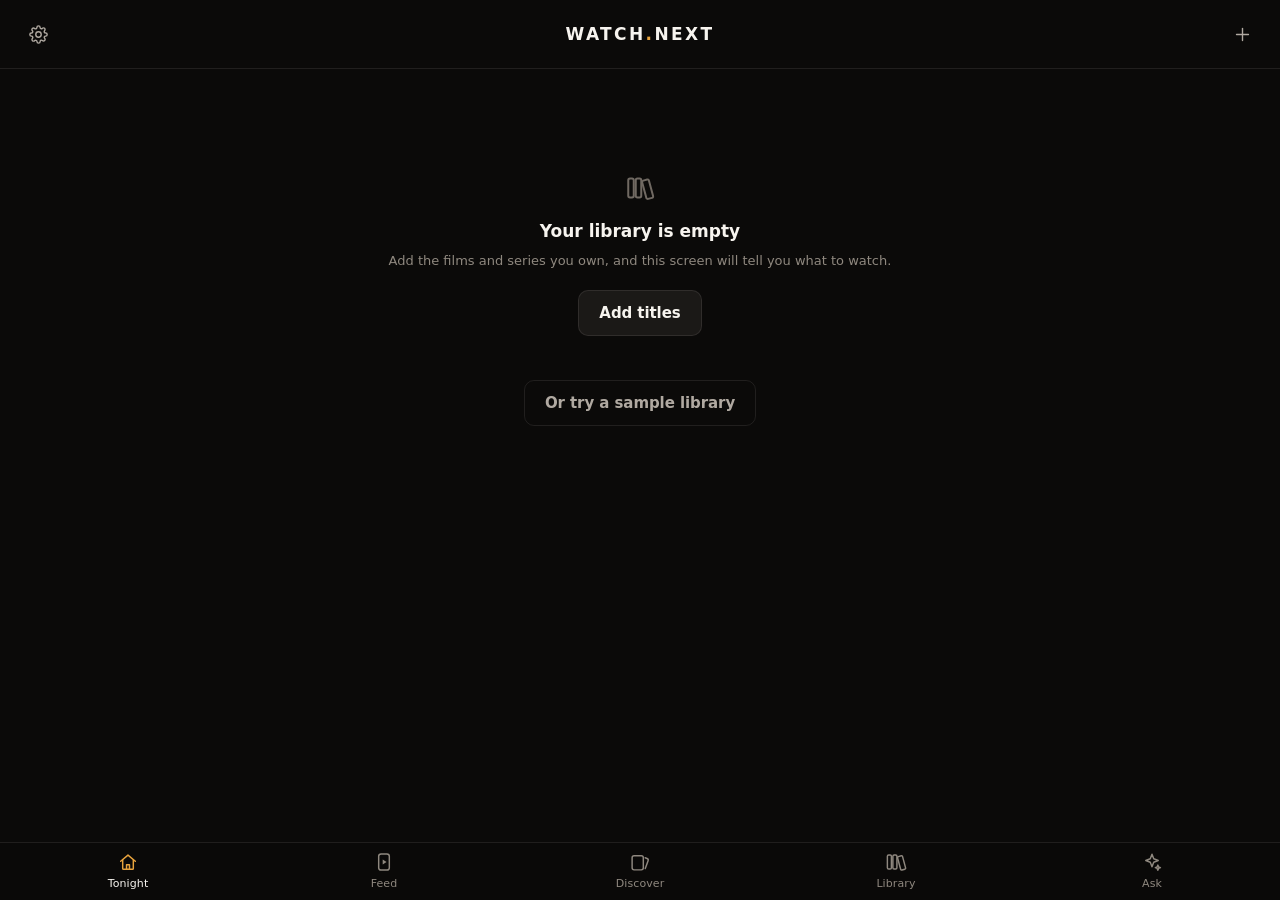
==== commit 33191c1f: "Feed, Spotlight, comments and notifications Feed (a new tab, second from the left). One film per scr" ====
--- a/index.html
+++ b/index.html
@@ -68,6 +68,11 @@
   </main>
 
   <!-- ─────────────  DISCOVER  ───────────── -->
+  <main id="screen-feed" class="screen feed-screen" aria-label="Feed">
+    <div class="feed-filters" data-region="filters" aria-label="What to show"></div>
+    <div class="feed-scroll" data-region="scroll"></div>
+  </main>
+
   <main id="screen-discover" class="screen" aria-label="Discover">
     <header class="topbar">
       <span class="iconbtn" aria-hidden="true"></span>
@@ -89,11 +94,11 @@
       <!-- Captioned, in the words the stamps and toasts use. An unlabelled ✕
            read to a first-time user as "remove from library". -->
       <div class="deck-choice">
-        <button class="deck-btn" type="button" data-action="skip" data-icon="close" data-icon-size="24" aria-label="Not yet"></button>
+        <button class="deck-btn" type="button" data-haptic data-action="skip" data-icon="close" data-icon-size="24" aria-label="Not yet"></button>
         <span class="deck-btn-label" aria-hidden="true">Not yet</span>
       </div>
       <div class="deck-choice">
-        <button class="deck-btn deck-btn-yes" type="button" data-action="watched" data-icon="check" data-icon-size="24" aria-label="Seen it"></button>
+        <button class="deck-btn deck-btn-yes" type="button" data-haptic data-action="watched" data-icon="check" data-icon-size="24" aria-label="Seen it"></button>
         <span class="deck-btn-label" aria-hidden="true">Seen it</span>
       </div>
     </div>
@@ -113,11 +118,11 @@
 
     <div class="deck-controls is-idle" data-region="controls">
       <div class="deck-choice">
-        <button class="deck-btn" type="button" data-action="no" data-icon="close" data-icon-size="24" aria-label="Not tonight"></button>
+        <button class="deck-btn" type="button" data-haptic data-action="no" data-icon="close" data-icon-size="24" aria-label="Not tonight"></button>
         <span class="deck-btn-label" aria-hidden="true">Not tonight</span>
       </div>
       <div class="deck-choice">
-        <button class="deck-btn deck-btn-yes" type="button" data-action="yes" data-icon="playFill" data-icon-size="22" aria-label="That one"></button>
+        <button class="deck-btn deck-btn-yes" type="button" data-haptic data-action="yes" data-icon="playFill" data-icon-size="22" aria-label="That one"></button>
         <span class="deck-btn-label" aria-hidden="true">That one</span>
       </div>
     </div>
@@ -128,7 +133,7 @@
     <header class="topbar">
       <button class="iconbtn" type="button" data-action="sort" data-icon="sort" aria-label="Sort"></button>
       <h1 class="topbar-title">Library</h1>
-      <button class="iconbtn" type="button" data-action="view" aria-label="Change view"></button>
+      <button class="iconbtn" type="button" data-haptic data-action="view" aria-label="Change view"></button>
     </header>
 
     <div class="searchbar">
@@ -223,6 +228,7 @@
 </div>
 
 <!-- ─────────────  DETAIL OVERLAY  ───────────── -->
+<div id="detail-under" class="detail-under" aria-hidden="true"></div>
 <div id="detail" class="detail" role="dialog" aria-modal="true" aria-labelledby="detail-title" tabindex="-1" aria-hidden="true"></div>
 
 <script type="module" src="src/main.js"></script>
--- a/styles/app.css
+++ b/styles/app.css
@@ -351,11 +351,16 @@
 }
 .screen.is-active {
   display: flex;
-  /* Every tab switch used to be a hard cut, the one place in the app with no
-     motion at all. Tabs cross-fade; screens you go into slide in from the
-     right, and coming back slides the other way. Opacity-only between tabs so
-     the library's absolutely positioned selection bar never finds itself in a
-     transformed container mid-switch. */
+}
+/* Every tab switch used to be a hard cut, the one place in the app with no
+   motion at all. Tabs cross-fade; screens you go into slide in from the right,
+   and coming back slides the other way. Opacity-only between tabs so the
+   library's absolutely positioned selection bar never finds itself in a
+   transformed container mid-switch.
+   A class navigate() adds and animationend removes, not a property of being
+   active: anything that switched the animation off and on again — a swipe
+   back did — replayed the fade, and the screen blinked out and back. */
+.screen.is-active.is-fade {
   animation: screenFade 180ms var(--ease);
 }
 .screen.is-active.is-push {
@@ -368,6 +373,34 @@
   from {
     opacity: 0;
   }
+}
+/* Swipe back (swipeback.js): the screen being swiped rides above the one it
+   returns to, which is shown in place underneath without joining the layout.
+   No animation is switched off here — see .is-fade. */
+.screen.is-swiping {
+  position: relative;
+  z-index: 1;
+}
+.screen.is-under {
+  display: flex;
+  position: absolute;
+  top: 0;
+  left: 0;
+  right: 0;
+  z-index: 0;
+  /* Takes touches: one landing here while a swipe settles lands the swipe
+     and carries on, on the screen it was going back to. */
+}
+/* What shows behind a film being swiped back to the film before it. */
+.detail-under {
+  display: none;
+  position: fixed;
+  inset: 0;
+  z-index: 799;
+  background: var(--ink);
+}
+.detail-under.is-under {
+  display: block;
 }
 @keyframes screenPush {
   from {
@@ -1275,6 +1308,61 @@
 }
 .group-pad {
   padding: var(--s4);
+}
+/* The platform's own switch — on an iPhone, the iOS switch. The base reset
+   strips background and border from every input, which a native control must
+   keep. */
+.switch {
+  appearance: auto;
+  background: revert;
+  border: revert;
+  margin: 0;
+  flex: none;
+  accent-color: var(--amber);
+  cursor: pointer;
+}
+label.group-item {
+  cursor: pointer;
+}
+
+/* The haptic overlay (haptics.js): a transparent label over the control's
+   whole face, wrapping a switch too small and faint to see. The switch keeps
+   its native appearance — without it iOS plays nothing. */
+:where([data-haptic]) {
+  position: relative;
+}
+.haptic {
+  position: absolute;
+  /* Above anything else positioned inside the control — a badge, an icon
+     nudged into place — so every part of its face is a tap on the label. */
+  z-index: 1;
+  /* Out over the control's hairline border: inset 0 stops at the padding
+     edge, and a tap on the outermost pixel reached the control untouched. */
+  inset: -1px;
+  margin: 0;
+  border-radius: inherit;
+  cursor: inherit;
+  -webkit-tap-highlight-color: transparent;
+}
+.haptic-switch {
+  position: absolute;
+  left: 0;
+  top: 0;
+  width: 1px;
+  height: 1px;
+  margin: 0;
+  opacity: 0;
+  pointer-events: none;
+  appearance: auto;
+  background: revert;
+  border: revert;
+}
+/* Off in Settings, or a control that cannot be pressed: no label, so the tap
+   reaches the control itself — and a disabled one does nothing, as it should. */
+.no-haptics .haptic,
+:disabled > .haptic,
+[aria-disabled='true'] > .haptic {
+  display: none;
 }
 /* Helper and status copy under a control. One style, where Settings had a dozen
    hand-typed copies at four line-heights and three top margins. */
@@ -2766,3 +2854,469 @@
   color: var(--amber);
   border: 1px solid var(--amber-line);
 }
+
+/* ============================================================
+   feed — one film per screen (screens/feed.js)
+   ============================================================ */
+
+.feed-screen {
+  position: relative;
+  background: var(--ink);
+}
+.feed-scroll {
+  flex: 1;
+  min-height: 0;
+  overflow-y: scroll;
+  overscroll-behavior-y: contain;
+  /* One film per flick: mandatory snapping, and a stop on every card so a
+     hard flick cannot sail past five of them. */
+  scroll-snap-type: y mandatory;
+  -webkit-overflow-scrolling: touch;
+  scrollbar-width: none;
+}
+.feed-scroll::-webkit-scrollbar {
+  display: none;
+}
+.feed-card {
+  position: relative;
+  height: 100%;
+  scroll-snap-align: start;
+  scroll-snap-stop: always;
+  overflow: hidden;
+  display: flex;
+  flex-direction: column;
+  justify-content: flex-end;
+  background: var(--surface);
+}
+.feed-art {
+  position: absolute;
+  inset: 0;
+}
+.feed-art img {
+  width: 100%;
+  height: 100%;
+  object-fit: cover;
+  object-position: center top;
+  display: block;
+}
+/* Dark enough under the words to read them on any poster, clear enough at
+   the top to see the poster. */
+.feed-art::after {
+  content: '';
+  position: absolute;
+  inset: 0;
+  background: linear-gradient(
+    to bottom,
+    rgba(11, 10, 9, 0.55) 0%,
+    rgba(11, 10, 9, 0) 16%,
+    rgba(11, 10, 9, 0) 36%,
+    rgba(11, 10, 9, 0.78) 62%,
+    rgba(11, 10, 9, 0.96) 82%,
+    var(--ink) 100%
+  );
+  pointer-events: none;
+}
+.feed-body {
+  position: relative;
+  padding: 0 84px var(--s5) var(--s4);
+  display: flex;
+  flex-direction: column;
+  gap: 6px;
+}
+.feed-meta {
+  font-size: var(--t-meta);
+  font-weight: 600;
+  letter-spacing: 0.04em;
+  color: var(--silver);
+}
+.feed-title {
+  font-size: 28px;
+  line-height: 1.12;
+  font-weight: 700;
+  letter-spacing: -0.015em;
+  color: var(--bone);
+  text-shadow: 0 1px 12px rgba(0, 0, 0, 0.5);
+}
+.feed-tagline:empty,
+.feed-genres:empty,
+.feed-credits:empty {
+  display: none;
+}
+.feed-tagline {
+  font-size: var(--t-sub);
+  font-style: italic;
+  color: var(--silver);
+}
+.feed-genres {
+  font-size: var(--t-meta);
+  font-weight: 600;
+  color: var(--amber);
+}
+.feed-overview {
+  font-size: var(--t-sub);
+  line-height: 1.5;
+  color: var(--bone);
+  opacity: 0.92;
+  display: -webkit-box;
+  -webkit-line-clamp: 3;
+  -webkit-box-orient: vertical;
+  overflow: hidden;
+  cursor: pointer;
+}
+/* Tap the synopsis for all of it. */
+.feed-overview.is-open {
+  -webkit-line-clamp: unset;
+  display: block;
+  max-height: 40vh;
+  overflow-y: auto;
+}
+.feed-credits {
+  font-size: var(--t-meta);
+  line-height: 1.5;
+  color: var(--ash);
+}
+.feed-imdb {
+  display: inline-block;
+  margin-left: var(--s2);
+  padding: 1px 6px;
+  border-radius: 4px;
+  background: #f5c518;
+  color: #000;
+  font-weight: 800;
+  font-size: 11px;
+  letter-spacing: 0.02em;
+  text-decoration: none;
+  vertical-align: 1px;
+}
+
+.feed-rail {
+  position: absolute;
+  right: 10px;
+  bottom: var(--s6);
+  display: flex;
+  flex-direction: column;
+  gap: var(--s3);
+  align-items: center;
+}
+.feed-act {
+  width: 64px;
+  display: flex;
+  flex-direction: column;
+  align-items: center;
+  gap: 4px;
+  color: var(--bone);
+}
+.feed-act[hidden] {
+  display: none;
+}
+.feed-act-icon {
+  width: 50px;
+  height: 50px;
+  border-radius: 50%;
+  display: flex;
+  align-items: center;
+  justify-content: center;
+  background: rgba(11, 10, 9, 0.5);
+  border: 1px solid rgba(247, 244, 239, 0.14);
+  -webkit-backdrop-filter: blur(10px);
+  backdrop-filter: blur(10px);
+  transition: transform var(--fast) var(--ease), background var(--fast) var(--ease),
+    color var(--fast) var(--ease);
+}
+.feed-act:active .feed-act-icon {
+  transform: scale(0.9);
+}
+.feed-act-label {
+  font-size: var(--t-micro);
+  font-weight: 600;
+  text-shadow: 0 1px 6px rgba(0, 0, 0, 0.7);
+}
+.feed-act.is-on .feed-act-icon {
+  color: var(--amber);
+  border-color: var(--amber-line);
+  background: rgba(11, 10, 9, 0.62);
+}
+.feed-act[data-act='add'].is-on .feed-act-icon {
+  color: var(--sage);
+  border-color: rgba(143, 188, 155, 0.35);
+}
+.feed-act.has-unread .feed-act-icon {
+  position: relative;
+}
+.feed-act.has-unread .feed-act-icon::after {
+  content: '';
+  position: absolute;
+  top: 6px;
+  right: 6px;
+  width: 10px;
+  height: 10px;
+  border-radius: 50%;
+  background: var(--amber);
+  box-shadow: 0 0 0 2px var(--ink);
+}
+
+.feed-filters {
+  position: absolute;
+  top: 0;
+  left: 0;
+  right: 0;
+  z-index: 2;
+  display: flex;
+  gap: var(--s2);
+  overflow-x: auto;
+  padding: var(--s3) var(--s4) var(--s5);
+  background: linear-gradient(to bottom, rgba(11, 10, 9, 0.7), rgba(11, 10, 9, 0));
+  scrollbar-width: none;
+}
+.feed-filters::-webkit-scrollbar {
+  display: none;
+}
+.feed-filter {
+  flex: none;
+  min-height: 34px;
+  padding: 0 14px;
+  border-radius: 17px;
+  font-size: var(--t-sub);
+  font-weight: 600;
+  color: var(--bone);
+  background: rgba(11, 10, 9, 0.42);
+  border: 1px solid rgba(247, 244, 239, 0.16);
+  -webkit-backdrop-filter: blur(10px);
+  backdrop-filter: blur(10px);
+  white-space: nowrap;
+}
+.feed-filter[aria-pressed='true'] {
+  background: var(--bone);
+  color: var(--ink);
+  border-color: var(--bone);
+}
+
+.feed-note {
+  justify-content: center;
+  align-items: center;
+  background: var(--ink);
+}
+.feed-loading {
+  width: 28px;
+  height: 28px;
+  border-radius: 50%;
+  border: 2px solid var(--hairline-strong);
+  border-top-color: var(--amber);
+  animation: feedSpin 0.8s linear infinite;
+}
+@keyframes feedSpin {
+  to {
+    transform: rotate(360deg);
+  }
+}
+/* The double-tap star. */
+.feed-burst {
+  position: absolute;
+  z-index: 3;
+  color: var(--amber);
+  pointer-events: none;
+  transform: translate(-50%, -50%) scale(0.4);
+  animation: feedBurst 700ms var(--ease) forwards;
+  filter: drop-shadow(0 4px 18px rgba(0, 0, 0, 0.5));
+}
+@keyframes feedBurst {
+  25% {
+    transform: translate(-50%, -50%) scale(1.15);
+    opacity: 1;
+  }
+  60% {
+    transform: translate(-50%, -50%) scale(1);
+    opacity: 1;
+  }
+  100% {
+    transform: translate(-50%, -70%) scale(1);
+    opacity: 0;
+  }
+}
+
+/* ============================================================
+   comments (screens/thread.js)
+   ============================================================ */
+
+.thread-sheet {
+  display: flex;
+  flex-direction: column;
+  max-height: 86vh;
+}
+.thread-head {
+  display: flex;
+  gap: var(--s3);
+  align-items: center;
+  padding: 0 var(--s4) var(--s3);
+  border-bottom: 1px solid var(--hairline);
+}
+.thread-sub {
+  font-size: var(--t-meta);
+  color: var(--ash);
+  margin-top: 2px;
+}
+.thread-list {
+  flex: 1;
+  min-height: 120px;
+  overflow-y: auto;
+  padding: var(--s4);
+  display: flex;
+  flex-direction: column;
+  gap: var(--s3);
+}
+.thread-empty {
+  margin: auto 0;
+  text-align: center;
+  font-size: var(--t-sub);
+  line-height: 1.5;
+  color: var(--ash);
+  padding: var(--s4);
+}
+.note {
+  display: flex;
+  flex-direction: column;
+  align-items: flex-start;
+  max-width: 84%;
+}
+.note.is-own {
+  align-self: flex-end;
+  align-items: flex-end;
+}
+.note-bubble {
+  padding: 9px 13px;
+  border-radius: 16px 16px 16px 5px;
+  background: var(--raised);
+  border: 1px solid var(--hairline);
+  font-size: var(--t-body);
+  line-height: 1.4;
+  color: var(--bone);
+  white-space: pre-wrap;
+  overflow-wrap: anywhere;
+}
+.note.is-own .note-bubble {
+  border-radius: 16px 16px 5px 16px;
+  background: var(--amber-dim);
+  border-color: var(--amber-line);
+}
+.note-meta {
+  display: flex;
+  gap: var(--s2);
+  align-items: center;
+  margin-top: 4px;
+  font-size: var(--t-micro);
+  color: var(--ash);
+}
+.note-delete {
+  font-size: var(--t-micro);
+  color: var(--ash);
+  text-decoration: underline;
+  min-height: 24px;
+  padding: 0 4px;
+}
+.thread-compose {
+  padding: var(--s3) var(--s4) calc(var(--s3) + max(var(--sb), var(--sb-floor, 0px)));
+  border-top: 1px solid var(--hairline);
+  display: flex;
+  flex-direction: column;
+  gap: var(--s2);
+}
+.thread-name-hint {
+  font-size: var(--t-meta);
+  color: var(--ash);
+}
+.thread-compose-row {
+  display: flex;
+  gap: var(--s2);
+  align-items: flex-end;
+}
+.thread-input {
+  flex: 1;
+  min-height: 44px;
+  max-height: 120px;
+  resize: none;
+  line-height: 1.4;
+  padding-top: 11px;
+  padding-bottom: 11px;
+}
+.thread-send {
+  flex: none;
+  width: 44px;
+  height: 44px;
+  border-radius: 50%;
+  display: flex;
+  align-items: center;
+  justify-content: center;
+  background: var(--amber);
+  color: var(--ink);
+}
+.thread-send:disabled {
+  background: var(--raised);
+  color: var(--faint);
+}
+
+/* ── Spotlight (Tonight's rail, a film's page) ── */
+.spotlight-eyebrow {
+  display: inline-flex;
+  align-items: center;
+  gap: 6px;
+  color: var(--amber);
+}
+.spotlight-new {
+  font-size: var(--t-micro);
+  font-weight: 700;
+  color: var(--ink);
+  background: var(--amber);
+  border-radius: 9px;
+  padding: 2px 8px;
+}
+.card.has-unread .poster {
+  box-shadow: 0 0 0 2px var(--amber);
+}
+.card.has-unread .card-s {
+  color: var(--amber);
+  font-weight: 600;
+}
+.detail-spot {
+  display: flex;
+  flex-direction: column;
+  gap: var(--s2);
+  margin: 0 0 var(--s5);
+}
+.detail-spot-note {
+  font-size: var(--t-meta);
+  color: var(--ash);
+}
+.detail-spot-last {
+  display: flex;
+  flex-direction: column;
+  gap: 3px;
+  text-align: left;
+  padding: var(--s3);
+  border-radius: var(--r-md);
+  background: var(--surface);
+  border: 1px solid var(--hairline);
+}
+.detail-spot-who {
+  font-size: var(--t-micro);
+  font-weight: 600;
+  color: var(--ash);
+}
+.detail-spot-text {
+  font-size: var(--t-sub);
+  line-height: 1.45;
+  color: var(--bone);
+  display: -webkit-box;
+  -webkit-line-clamp: 3;
+  -webkit-box-orient: vertical;
+  overflow: hidden;
+}
+.detail-spot .detail-actions {
+  margin-bottom: 0;
+}
+.notify-trouble {
+  margin: 0 0 var(--s3);
+  padding: var(--s3);
+  border-radius: var(--r-md);
+  background: var(--amber-dim);
+  border: 1px solid var(--amber-line);
+}
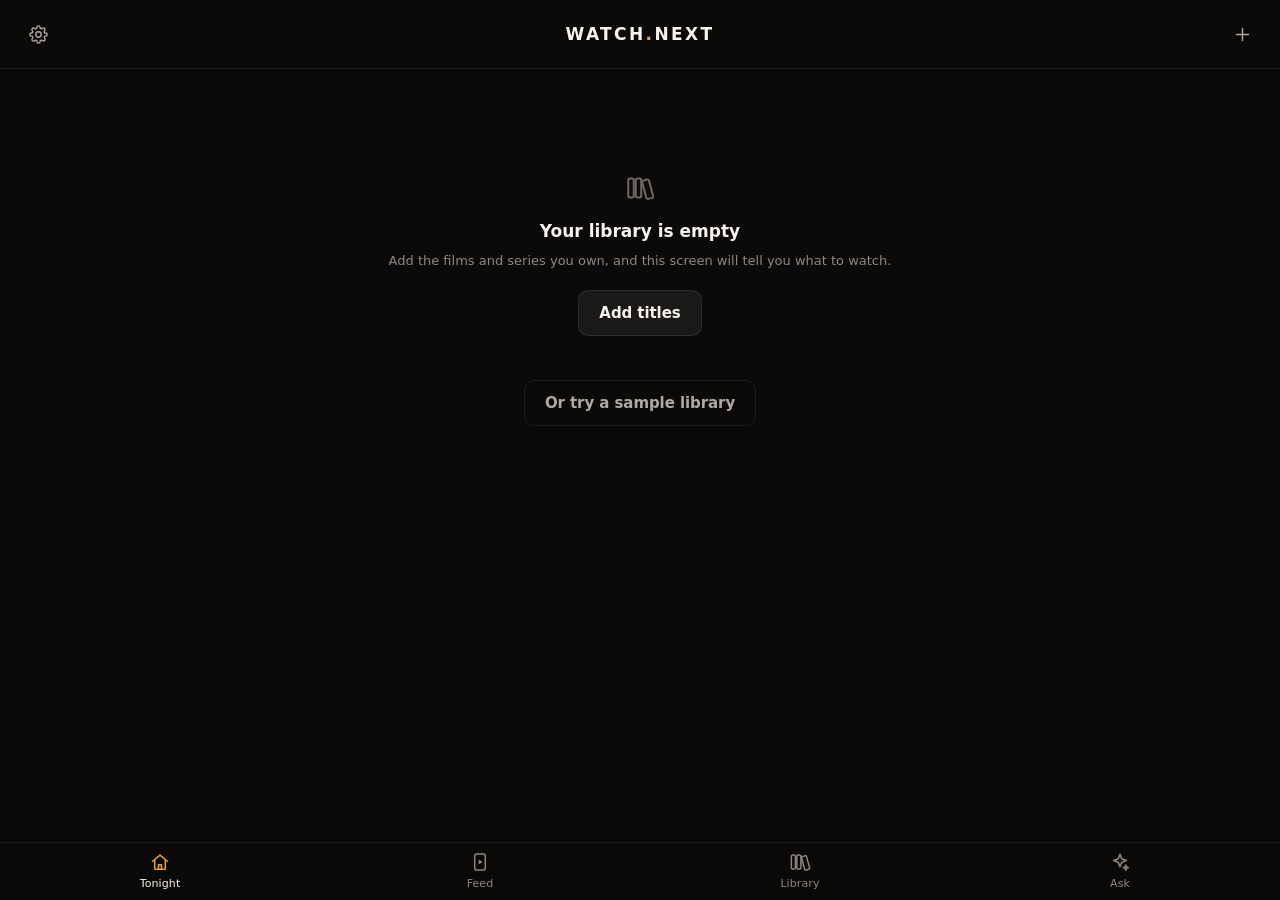
==== commit 59433c3b: "Remove the Discover tab The "have you seen it?" sorting deck did its job when the library was first " ====
--- a/index.html
+++ b/index.html
@@ -67,41 +67,10 @@
     </div>
   </main>
 
-  <!-- ─────────────  DISCOVER  ───────────── -->
+  <!-- ─────────────  FEED  ───────────── -->
   <main id="screen-feed" class="screen feed-screen" aria-label="Feed">
     <div class="feed-filters" data-region="filters" aria-label="What to show"></div>
     <div class="feed-scroll" data-region="scroll"></div>
-  </main>
-
-  <main id="screen-discover" class="screen" aria-label="Discover">
-    <header class="topbar">
-      <span class="iconbtn" aria-hidden="true"></span>
-      <h1 class="topbar-title">Discover</h1>
-      <span class="iconbtn" aria-hidden="true"></span>
-    </header>
-
-    <div class="deck-progress" data-region="progress" hidden>
-      <div class="deck-progress-bar" role="progressbar" aria-label="Sorted" aria-valuemin="0" data-region="meter"><div class="deck-progress-fill" data-region="bar" style="width:0%"></div></div>
-      <p class="deck-progress-text">
-        <span data-region="done"></span>
-        <span data-region="left"></span>
-      </p>
-    </div>
-
-    <div class="deck" data-region="deck"></div>
-
-    <div class="deck-controls" data-region="controls" hidden>
-      <!-- Captioned, in the words the stamps and toasts use. An unlabelled ✕
-           read to a first-time user as "remove from library". -->
-      <div class="deck-choice">
-        <button class="deck-btn" type="button" data-haptic data-action="skip" data-icon="close" data-icon-size="24" aria-label="Not yet"></button>
-        <span class="deck-btn-label" aria-hidden="true">Not yet</span>
-      </div>
-      <div class="deck-choice">
-        <button class="deck-btn deck-btn-yes" type="button" data-haptic data-action="watched" data-icon="check" data-icon-size="24" aria-label="Seen it"></button>
-        <span class="deck-btn-label" aria-hidden="true">Seen it</span>
-      </div>
-    </div>
   </main>
 
   <!-- ─────────────  TONIGHT'S SHORTLIST  ───────────── -->
--- a/styles/app.css
+++ b/styles/app.css
@@ -2247,29 +2247,6 @@
   border-color: rgba(143, 188, 155, 0.3);
 }
 
-.deck-progress {
-  padding: var(--s3) var(--s4) var(--s2);
-  flex: none;
-}
-.deck-progress-bar {
-  height: 3px;
-  border-radius: 2px;
-  background: var(--hairline);
-  overflow: hidden;
-}
-.deck-progress-fill {
-  height: 100%;
-  background: var(--amber);
-  border-radius: 2px;
-  transition: width var(--med) var(--ease);
-}
-.deck-progress-text {
-  display: flex;
-  justify-content: space-between;
-  font-size: var(--t-meta);
-  color: var(--ash);
-  margin-top: var(--s2);
-}
 .deck-choice {
   display: flex;
   flex-direction: column;
@@ -3067,11 +3044,16 @@
   padding: var(--s3) var(--s4) var(--s5);
   background: linear-gradient(to bottom, rgba(11, 10, 9, 0.7), rgba(11, 10, 9, 0));
   scrollbar-width: none;
+  /* The band lies over the top of every card. Only the chips take a touch;
+     a swipe up that starts beside or below them moves the feed, not
+     nothing. A drag along the chips still scrolls the band. */
+  pointer-events: none;
 }
 .feed-filters::-webkit-scrollbar {
   display: none;
 }
 .feed-filter {
+  pointer-events: auto;
   flex: none;
   min-height: 34px;
   padding: 0 14px;
@@ -3141,7 +3123,15 @@
 .thread-sheet {
   display: flex;
   flex-direction: column;
-  max-height: 86vh;
+  /* The sheet sits on the keyboard (.sheet's bottom: --kb), so it is the
+     keyboard's height shorter — or its top went off the screen. */
+  max-height: calc(86vh - var(--kb, 0px));
+}
+/* The head, list and composer each carry their own side padding, and the
+   composer the home-indicator space (.has-pinned drops the sheet's). */
+.sheet.thread-sheet {
+  padding-left: 0;
+  padding-right: 0;
 }
 .thread-head {
   display: flex;
@@ -3220,6 +3210,10 @@
   flex-direction: column;
   gap: var(--s2);
 }
+/* On the keyboard, not the home indicator. */
+body.is-typing .thread-compose {
+  padding-bottom: var(--s3);
+}
 .thread-name-hint {
   font-size: var(--t-meta);
   color: var(--ash);
@@ -3269,8 +3263,16 @@
   border-radius: 9px;
   padding: 2px 8px;
 }
-.card.has-unread .poster {
-  box-shadow: 0 0 0 2px var(--amber);
+.card.has-unread .poster::after {
+  /* Drawn inside the poster: an outer ring was cut off by the rail's
+     overflow on the top and the first card's left edge. */
+  content: '';
+  position: absolute;
+  inset: 0;
+  z-index: 1;
+  border-radius: inherit;
+  box-shadow: inset 0 0 0 2px var(--amber);
+  pointer-events: none;
 }
 .card.has-unread .card-s {
   color: var(--amber);
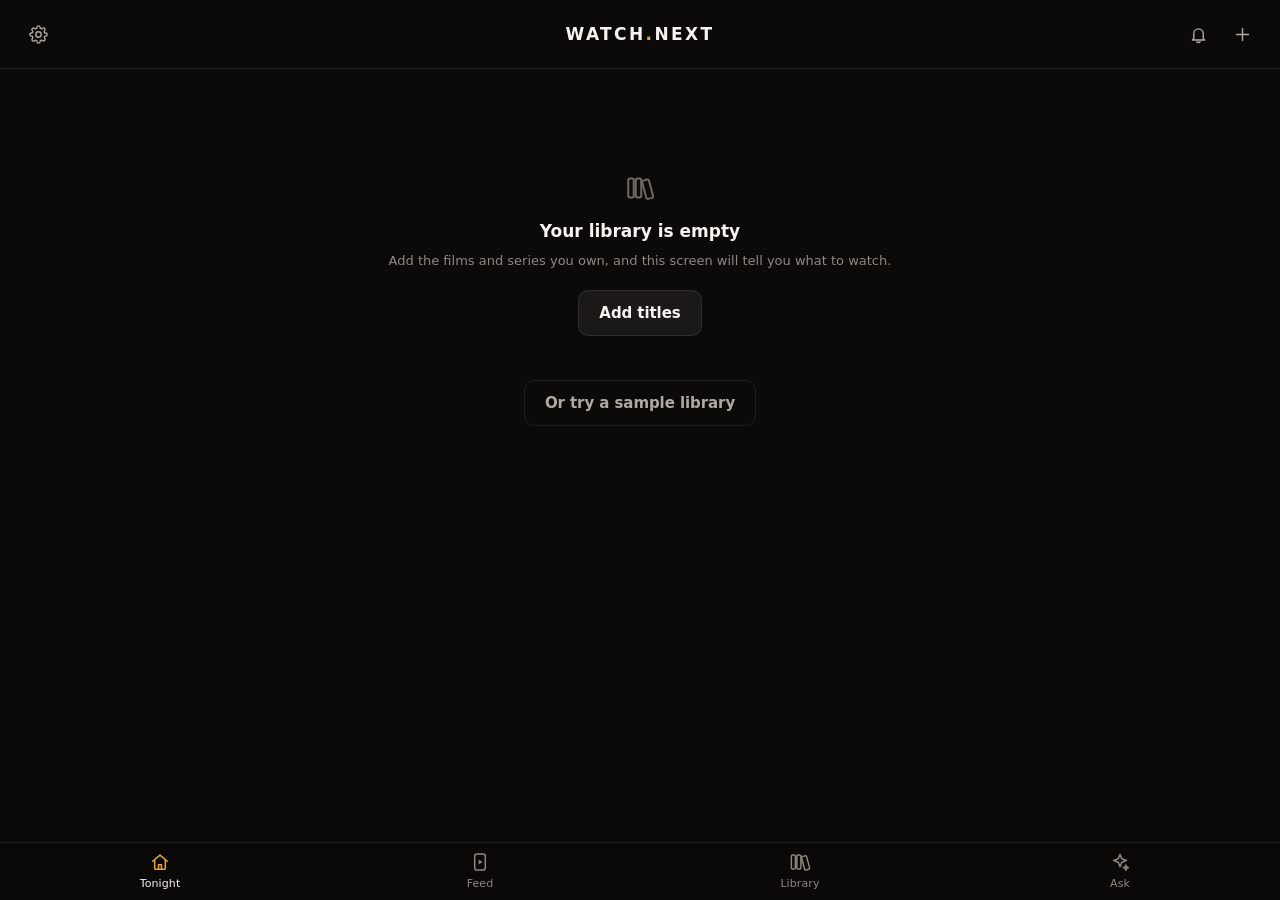
==== commit 46aec671: "Notifications in the app: a bell at the top of Tonight and Ask The bell opens a list of what the oth" ====
--- a/index.html
+++ b/index.html
@@ -57,10 +57,17 @@
 
   <!-- ─────────────  TONIGHT  ───────────── -->
   <main id="screen-tonight" class="screen is-active" aria-label="Tonight">
-    <header class="topbar">
-      <button class="iconbtn" type="button" data-nav="settings" data-icon="settings" aria-label="Settings"></button>
+    <!-- Three columns, so the wordmark stays in the middle with two buttons
+         on the right and one on the left. -->
+    <header class="topbar topbar-sides">
+      <div class="topbar-start">
+        <button class="iconbtn" type="button" data-nav="settings" data-icon="settings" aria-label="Settings"></button>
+      </div>
       <h1 class="wordmark">Watch<span>.</span>Next</h1>
-      <button class="iconbtn" type="button" data-nav="add" data-icon="plus" aria-label="Add titles"></button>
+      <div class="topbar-end">
+        <button class="iconbtn bell" type="button" data-action="inbox" data-icon="bell" aria-label="Notifications"></button>
+        <button class="iconbtn" type="button" data-nav="add" data-icon="plus" aria-label="Add titles"></button>
+      </div>
     </header>
     <div class="scroll">
       <div data-region="body"></div>
@@ -69,8 +76,14 @@
 
   <!-- ─────────────  FEED  ───────────── -->
   <main id="screen-feed" class="screen feed-screen" aria-label="Feed">
-    <div class="feed-filters" data-region="filters" aria-label="What to show"></div>
-    <div class="feed-scroll" data-region="scroll"></div>
+    <!-- The pill bar lives inside the feed's scroller, pinned to its top:
+         nested like that, iOS gives a sideways swipe to the pills and an
+         up-or-down one to the feed, wherever on the bar it starts. -->
+    <div class="feed-scroll" data-region="scroll">
+      <div class="feed-bar" data-region="bar">
+        <div class="feed-filters" data-region="filters" role="group" aria-label="What to show"></div>
+      </div>
+    </div>
   </main>
 
   <!-- ─────────────  TONIGHT'S SHORTLIST  ───────────── -->
@@ -132,7 +145,7 @@
            keeps "Add titles", and the thumb went to the wrong corner. -->
       <button class="iconbtn" type="button" data-nav="settings" data-icon="settings" aria-label="Settings"></button>
       <h1 class="topbar-title">Ask</h1>
-      <span class="iconbtn" aria-hidden="true"></span>
+      <button class="iconbtn bell" type="button" data-action="inbox" data-icon="bell" aria-label="Notifications"></button>
     </header>
 
     <div class="chat" data-region="thread" role="log" aria-live="polite" aria-label="Conversation"></div>
--- a/styles/app.css
+++ b/styles/app.css
@@ -457,6 +457,54 @@
 }
 .wordmark span {
   color: var(--amber);
+}
+/* Tonight: one button on the left, two on the right, and the wordmark in
+   the true middle all the same. */
+.topbar-sides {
+  display: grid;
+  grid-template-columns: 1fr auto 1fr;
+}
+.topbar-start,
+.topbar-end {
+  display: flex;
+  align-items: center;
+}
+.topbar-end {
+  justify-content: flex-end;
+}
+.topbar-sides .wordmark {
+  white-space: nowrap;
+}
+@media (max-width: 360px) {
+  .topbar-sides .wordmark {
+    letter-spacing: 0.06em;
+  }
+}
+
+/* The bell, and how many are new. */
+.bell {
+  position: relative;
+}
+.bell-count {
+  position: absolute;
+  top: 5px;
+  right: 3px;
+  z-index: 2;
+  min-width: 17px;
+  height: 17px;
+  padding: 0 4px;
+  border-radius: 9px;
+  background: var(--amber);
+  color: var(--ink);
+  font-size: 11px;
+  font-weight: 750;
+  line-height: 17px;
+  text-align: center;
+  box-shadow: 0 0 0 2px var(--ink);
+  pointer-events: none;
+}
+.bell-count[hidden] {
+  display: none;
 }
 
 .iconbtn {
@@ -2906,6 +2954,11 @@
   letter-spacing: 0.04em;
   color: var(--silver);
 }
+/* "In cinemas Fri 14 Nov", "New". */
+.feed-when {
+  color: var(--amber);
+  font-weight: 700;
+}
 .feed-title {
   font-size: 28px;
   line-height: 1.12;
@@ -3032,28 +3085,59 @@
   box-shadow: 0 0 0 2px var(--ink);
 }
 
-.feed-filters {
+.feed-bar {
+  /* Pinned to the top of the feed's scroller and taking no room in it (the
+     negative margin), so the first card still starts at the very top. Being
+     inside the scroller is the point: iOS then hands a sideways swipe on the
+     bar to the pill row and an up-or-down one to the feed.
+     Never pointer-events:none here or on .feed-filters — in iOS WebKit that
+     switches the row's native scrolling off, and Chromium (the tests) does
+     not reproduce it. Nor touch-action, overscroll-behavior-y or scroll-snap:
+     each stops the up-or-down hand-off to the feed. */
+  position: sticky;
+  top: 0;
+  z-index: 2;
+  height: 54px;
+  margin-bottom: -54px;
+  background: linear-gradient(to bottom, rgba(11, 10, 9, 0.6), rgba(11, 10, 9, 0));
+}
+/* More pills this way. A pseudo-element that lets touches through, not a
+   mask: a mask would take the pills' blur away. */
+.feed-bar::after {
+  content: '';
   position: absolute;
   top: 0;
-  left: 0;
+  bottom: 0;
   right: 0;
-  z-index: 2;
+  width: 28px;
+  pointer-events: none;
+  background: linear-gradient(to left, rgba(11, 10, 9, 0.55), rgba(11, 10, 9, 0));
+  transition: opacity var(--fast) var(--ease);
+}
+.feed-bar.at-end::after {
+  opacity: 0;
+}
+.feed-filters {
   display: flex;
   gap: var(--s2);
+  height: 100%;
+  align-items: center;
+  padding: 0 var(--s4);
   overflow-x: auto;
-  padding: var(--s3) var(--s4) var(--s5);
-  background: linear-gradient(to bottom, rgba(11, 10, 9, 0.7), rgba(11, 10, 9, 0));
+  overflow-y: hidden;
+  overscroll-behavior-x: contain;
   scrollbar-width: none;
-  /* The band lies over the top of every card. Only the chips take a touch;
-     a swipe up that starts beside or below them moves the feed, not
-     nothing. A drag along the chips still scrolls the band. */
-  pointer-events: none;
+}
+/* Room after the last pill: some WebKit versions drop a flex scroller's end
+   padding. */
+.feed-filters::after {
+  content: '';
+  flex: 0 0 1px;
 }
 .feed-filters::-webkit-scrollbar {
   display: none;
 }
 .feed-filter {
-  pointer-events: auto;
   flex: none;
   min-height: 34px;
   padding: 0 14px;
@@ -3248,6 +3332,135 @@
   color: var(--faint);
 }
 
+/* ── notifications (screens/inbox.js) ── */
+.inbox-sheet {
+  display: flex;
+  flex-direction: column;
+  max-height: 80vh;
+  padding-left: 0;
+  padding-right: 0;
+}
+.inbox-head {
+  display: flex;
+  align-items: center;
+  justify-content: space-between;
+  gap: var(--s3);
+  padding: 0 var(--s4) var(--s2);
+  border-bottom: 1px solid var(--hairline);
+}
+.inbox-head .sheet-title {
+  margin: 0;
+  text-align: left;
+}
+.inbox-clear-all {
+  min-height: 36px;
+  padding: 0 var(--s2);
+  font-size: var(--t-sub);
+  font-weight: 600;
+  color: var(--amber);
+}
+.inbox-clear-all[hidden] {
+  display: none;
+}
+.inbox-list {
+  overflow-y: auto;
+  overscroll-behavior-y: contain;
+  padding: var(--s2) 0;
+}
+.inbox-item {
+  display: flex;
+  align-items: center;
+  position: relative;
+}
+/* New ones: an amber dot at the left edge, and the text in full white. */
+.inbox-item.is-unread::before {
+  content: '';
+  position: absolute;
+  left: 6px;
+  top: 50%;
+  width: 7px;
+  height: 7px;
+  margin-top: -3.5px;
+  border-radius: 50%;
+  background: var(--amber);
+}
+.inbox-go {
+  flex: 1;
+  min-width: 0;
+  display: flex;
+  align-items: center;
+  gap: var(--s3);
+  padding: var(--s2) 0 var(--s2) var(--s4);
+  text-align: left;
+}
+.inbox-go:active {
+  background: var(--raised);
+}
+.inbox-text {
+  flex: 1;
+  min-width: 0;
+}
+.inbox-line {
+  font-size: var(--t-sub);
+  line-height: 1.35;
+  color: var(--silver);
+}
+.inbox-line b {
+  font-weight: 650;
+}
+.inbox-item.is-unread .inbox-line {
+  color: var(--bone);
+}
+.inbox-quote {
+  margin-top: 2px;
+  font-size: var(--t-sub);
+  line-height: 1.35;
+  color: var(--ash);
+  overflow: hidden;
+  display: -webkit-box;
+  -webkit-line-clamp: 2;
+  -webkit-box-orient: vertical;
+  overflow-wrap: anywhere;
+}
+.inbox-when {
+  margin-top: 3px;
+  font-size: var(--t-micro);
+  color: var(--ash);
+}
+.inbox-clear {
+  flex: none;
+  width: 44px;
+  height: 44px;
+  display: grid;
+  place-items: center;
+  margin-right: var(--s2);
+  color: var(--ash);
+  border-radius: var(--r-md);
+}
+.inbox-clear:active {
+  background: var(--raised);
+  color: var(--bone);
+}
+.inbox-empty {
+  display: flex;
+  flex-direction: column;
+  align-items: center;
+  gap: var(--s2);
+  padding: var(--s6, 32px) var(--s5) var(--s5);
+  text-align: center;
+  color: var(--ash);
+}
+.inbox-empty p {
+  margin: 0;
+  font-size: var(--t-body);
+  color: var(--silver);
+}
+.inbox-empty .inbox-empty-sub {
+  font-size: var(--t-sub);
+  line-height: 1.5;
+  color: var(--ash);
+}
+
 /* ── Spotlight (Tonight's rail, a film's page) ── */
 .spotlight-eyebrow {
   display: inline-flex;
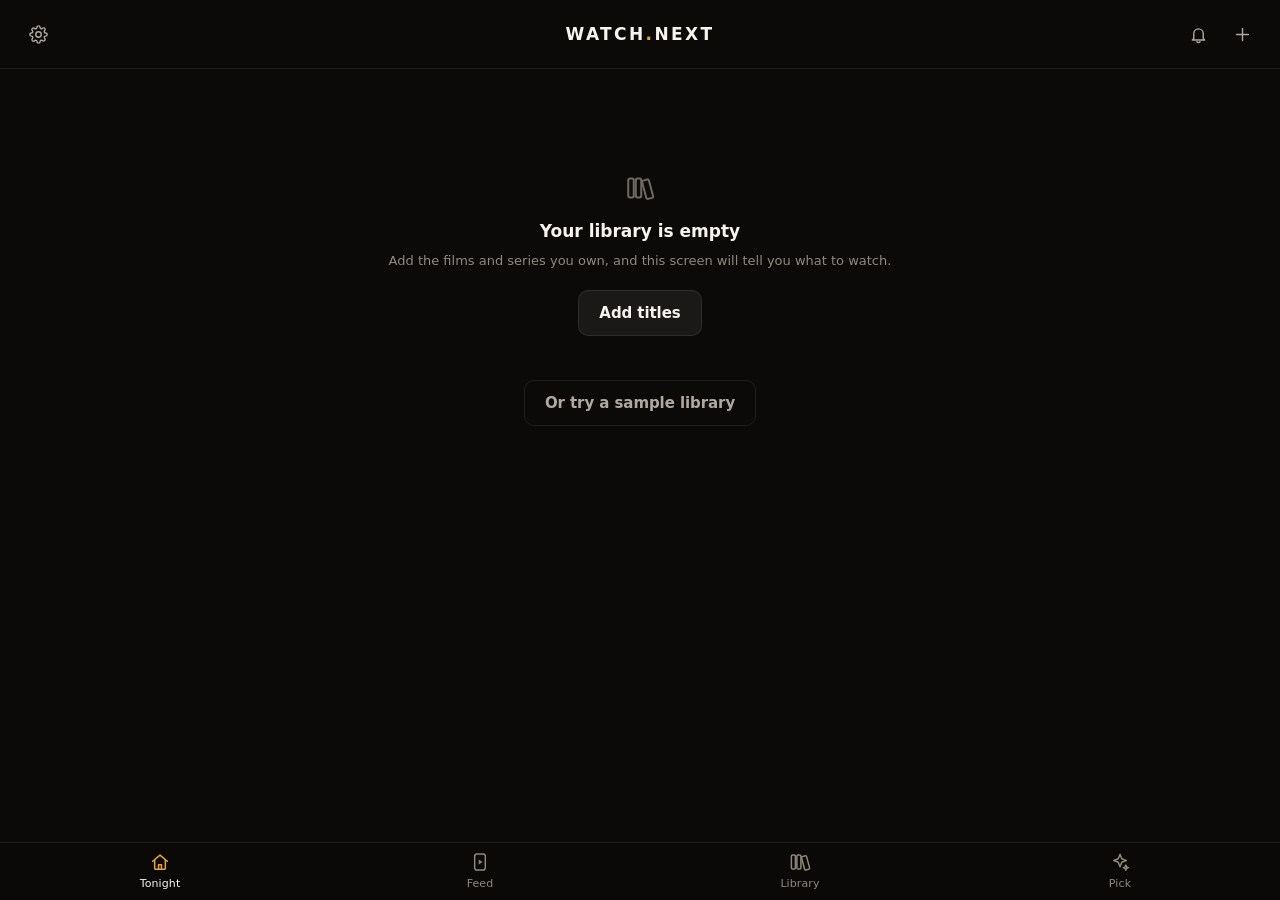
==== commit 61c7219c: "Pick replaces Ask: the swipe picker is the fourth tab The Claude chat is gone. Its tab is now Pick: " ====
--- a/index.html
+++ b/index.html
@@ -86,26 +86,37 @@
     </div>
   </main>
 
-  <!-- ─────────────  TONIGHT'S SHORTLIST  ───────────── -->
-  <main id="screen-pick" class="screen" aria-label="Tonight's shortlist">
-    <header class="topbar">
-      <button class="iconbtn" type="button" data-nav="back" data-icon="back" aria-label="Back"></button>
-      <h1 class="topbar-title">Pick one</h1>
-      <button class="iconbtn" type="button" data-action="constraints" data-icon="sliders" aria-label="Change what you fancy"></button>
-    </header>
-
-    <p class="pick-meta" data-region="meta" aria-live="polite"></p>
-
-    <div class="deck" data-region="deck"></div>
-
-    <div class="deck-controls is-idle" data-region="controls">
-      <div class="deck-choice">
-        <button class="deck-btn" type="button" data-haptic data-action="no" data-icon="close" data-icon-size="24" aria-label="Not tonight"></button>
-        <span class="deck-btn-label" aria-hidden="true">Not tonight</span>
-      </div>
-      <div class="deck-choice">
-        <button class="deck-btn deck-btn-yes" type="button" data-haptic data-action="yes" data-icon="playFill" data-icon-size="22" aria-label="That one"></button>
-        <span class="deck-btn-label" aria-hidden="true">That one</span>
+  <!-- ─────────────  PICK  ───────────── -->
+  <!-- Say what you fancy, Claude deals a hand from your shelf, swipe until
+       one sticks. A tab of its own; it used to be a sheet over Tonight. -->
+  <main id="screen-pick" class="screen is-briefing" aria-label="Pick">
+    <header class="topbar topbar-sides">
+      <div class="topbar-start">
+        <button class="iconbtn" type="button" data-nav="settings" data-icon="settings" aria-label="Settings"></button>
+      </div>
+      <h1 class="topbar-title">Pick</h1>
+      <div class="topbar-end">
+        <button class="iconbtn" type="button" data-action="constraints" data-icon="sliders" aria-label="Change what you fancy" hidden></button>
+        <button class="iconbtn bell" type="button" data-action="inbox" data-icon="bell" aria-label="Notifications"></button>
+      </div>
+    </header>
+
+    <div class="scroll" data-region="brief"></div>
+
+    <div class="pick-deckview" data-region="deckview" hidden>
+      <p class="pick-meta" data-region="meta" aria-live="polite"></p>
+
+      <div class="deck" data-region="deck"></div>
+
+      <div class="deck-controls is-idle" data-region="controls">
+        <div class="deck-choice">
+          <button class="deck-btn" type="button" data-haptic data-action="no" data-icon="close" data-icon-size="24" aria-label="Not tonight"></button>
+          <span class="deck-btn-label" aria-hidden="true">Not tonight</span>
+        </div>
+        <div class="deck-choice">
+          <button class="deck-btn deck-btn-yes" type="button" data-haptic data-action="yes" data-icon="playFill" data-icon-size="22" aria-label="That one"></button>
+          <span class="deck-btn-label" aria-hidden="true">That one</span>
+        </div>
       </div>
     </div>
   </main>
@@ -138,26 +149,6 @@
     </div>
   </main>
 
-  <!-- ─────────────  ASK  ───────────── -->
-  <main id="screen-ask" class="screen" aria-label="Ask">
-    <header class="topbar">
-      <!-- Top-left, where Tonight keeps it. On the right it sat where Tonight
-           keeps "Add titles", and the thumb went to the wrong corner. -->
-      <button class="iconbtn" type="button" data-nav="settings" data-icon="settings" aria-label="Settings"></button>
-      <h1 class="topbar-title">Ask</h1>
-      <button class="iconbtn bell" type="button" data-action="inbox" data-icon="bell" aria-label="Notifications"></button>
-    </header>
-
-    <div class="chat" data-region="thread" role="log" aria-live="polite" aria-label="Conversation"></div>
-
-    <div class="suggestions" data-region="constraints"></div>
-
-    <form class="composer" data-region="composer">
-      <label class="sr-only" for="ask-input">What are you in the mood for?</label>
-      <textarea id="ask-input" rows="1" enterkeyhint="send" autocapitalize="sentences" placeholder="Tense, but not too long…"></textarea>
-      <button class="send" type="submit" data-action="send" data-icon="send" data-icon-size="20" aria-label="Send" disabled></button>
-    </form>
-  </main>
 
   <!-- ─────────────  A SHARED SHELF  ───────────── -->
   <main id="screen-shelf" class="screen" aria-label="A shared shelf">
--- a/styles/app.css
+++ b/styles/app.css
@@ -1309,6 +1309,96 @@
   padding: 0 var(--s4) var(--s2);
   margin-top: var(--s6);
 }
+
+/* Settings, folded: a short list of parts, each one row that opens. */
+.fold {
+  margin: 0 var(--s4) var(--s2);
+}
+.fold:first-child {
+  margin-top: var(--s4);
+}
+.fold-head {
+  display: flex;
+  align-items: center;
+  gap: var(--s3);
+  width: 100%;
+  min-height: 64px;
+  padding: var(--s3) var(--s4);
+  background: var(--surface);
+  border: 1px solid var(--hairline);
+  border-radius: var(--r-lg);
+  text-align: left;
+  transition: background var(--fast) var(--ease), border-color var(--fast) var(--ease);
+}
+.fold-head:active {
+  background: var(--raised);
+}
+.fold.is-open .fold-head {
+  border-color: var(--hairline-strong);
+}
+.fold-icon {
+  flex: none;
+  display: grid;
+  place-items: center;
+  width: 36px;
+  height: 36px;
+  border-radius: 10px;
+  background: var(--raised);
+  color: var(--amber);
+}
+.fold-text {
+  flex: 1;
+  min-width: 0;
+  display: flex;
+  flex-direction: column;
+  gap: 2px;
+}
+.fold-title {
+  font-size: var(--t-body);
+  font-weight: 600;
+  color: var(--bone);
+}
+.fold-status {
+  font-size: var(--t-meta);
+  color: var(--ash);
+  white-space: nowrap;
+  overflow: hidden;
+  text-overflow: ellipsis;
+}
+.fold-status.is-attention {
+  color: var(--amber);
+}
+.fold-dot {
+  flex: none;
+  width: 8px;
+  height: 8px;
+  border-radius: 50%;
+  background: var(--amber);
+}
+.fold-chevron {
+  flex: none;
+  color: var(--ash);
+  transition: transform var(--med) var(--ease);
+}
+.fold.is-open .fold-chevron {
+  transform: rotate(180deg);
+}
+.fold-body {
+  padding: var(--s3) 0 var(--s4);
+}
+/* Inside a part, its groups sit flush with the row above, and a part made
+   of two keeps a small label between them. */
+.fold-body .group {
+  margin: 0 0 var(--s3);
+}
+.fold-body .group-label {
+  margin-top: var(--s4);
+  padding-left: var(--s2);
+}
+.fold-body .group-label:first-child {
+  margin-top: 0;
+}
+
 .group-item {
   display: flex;
   align-items: center;
@@ -2228,6 +2318,37 @@
 
 /* Tonight's shortlist — reuses the whole .deck-* family; only the constraint
    line is new. */
+/* ── Pick: the question, then the hand ── */
+.pick-deckview {
+  flex: 1;
+  min-height: 0;
+  display: flex;
+  flex-direction: column;
+}
+.pick-deckview[hidden],
+#screen-pick .scroll[hidden] {
+  display: none;
+}
+.pick-brief {
+  padding: var(--s5) var(--s4) 0;
+  /* The pinned count-and-deal block below reads this, as it does in a
+     sheet. */
+  --sheet-floor: 0px;
+}
+.pick-brief-title {
+  font-size: 22px;
+  font-weight: 650;
+  letter-spacing: -0.01em;
+  margin: 0 0 var(--s3);
+}
+/* The count and "Deal me some" ride the bottom of the tab while the chips
+   scroll under them. */
+.pick-brief .sheet-actions.is-pinned {
+  background: var(--ink);
+  padding: var(--s3) var(--s4);
+  box-shadow: 0 -14px 22px -14px rgba(0, 0, 0, 0.9);
+}
+
 .pick-meta {
   flex: none;
   padding: var(--s3) var(--s4) 0;
@@ -3332,6 +3453,19 @@
   color: var(--faint);
 }
 
+.inbox-mark {
+  position: absolute;
+  z-index: 2;
+  display: grid;
+  place-items: center;
+  width: 22px;
+  height: 22px;
+  border-radius: 50%;
+  background: var(--amber);
+  color: var(--ink);
+  box-shadow: 0 0 0 2px var(--ink);
+}
+
 /* ── notifications (screens/inbox.js) ── */
 .inbox-sheet {
   display: flex;
@@ -3349,6 +3483,7 @@
   border-bottom: 1px solid var(--hairline);
 }
 .inbox-head .sheet-title {
+  flex: 1;
   margin: 0;
   text-align: left;
 }
@@ -3396,6 +3531,16 @@
 .inbox-go:active {
   background: var(--raised);
 }
+.inbox-art {
+  position: relative;
+  flex: none;
+}
+.inbox-mark {
+  right: -6px;
+  bottom: -4px;
+  width: 20px;
+  height: 20px;
+}
 .inbox-text {
   flex: 1;
   min-width: 0;
@@ -3440,6 +3585,12 @@
 .inbox-clear:active {
   background: var(--raised);
   color: var(--bone);
+}
+.inbox-more {
+  padding: var(--s3) var(--s4);
+  text-align: center;
+  font-size: var(--t-meta);
+  color: var(--ash);
 }
 .inbox-empty {
   display: flex;
